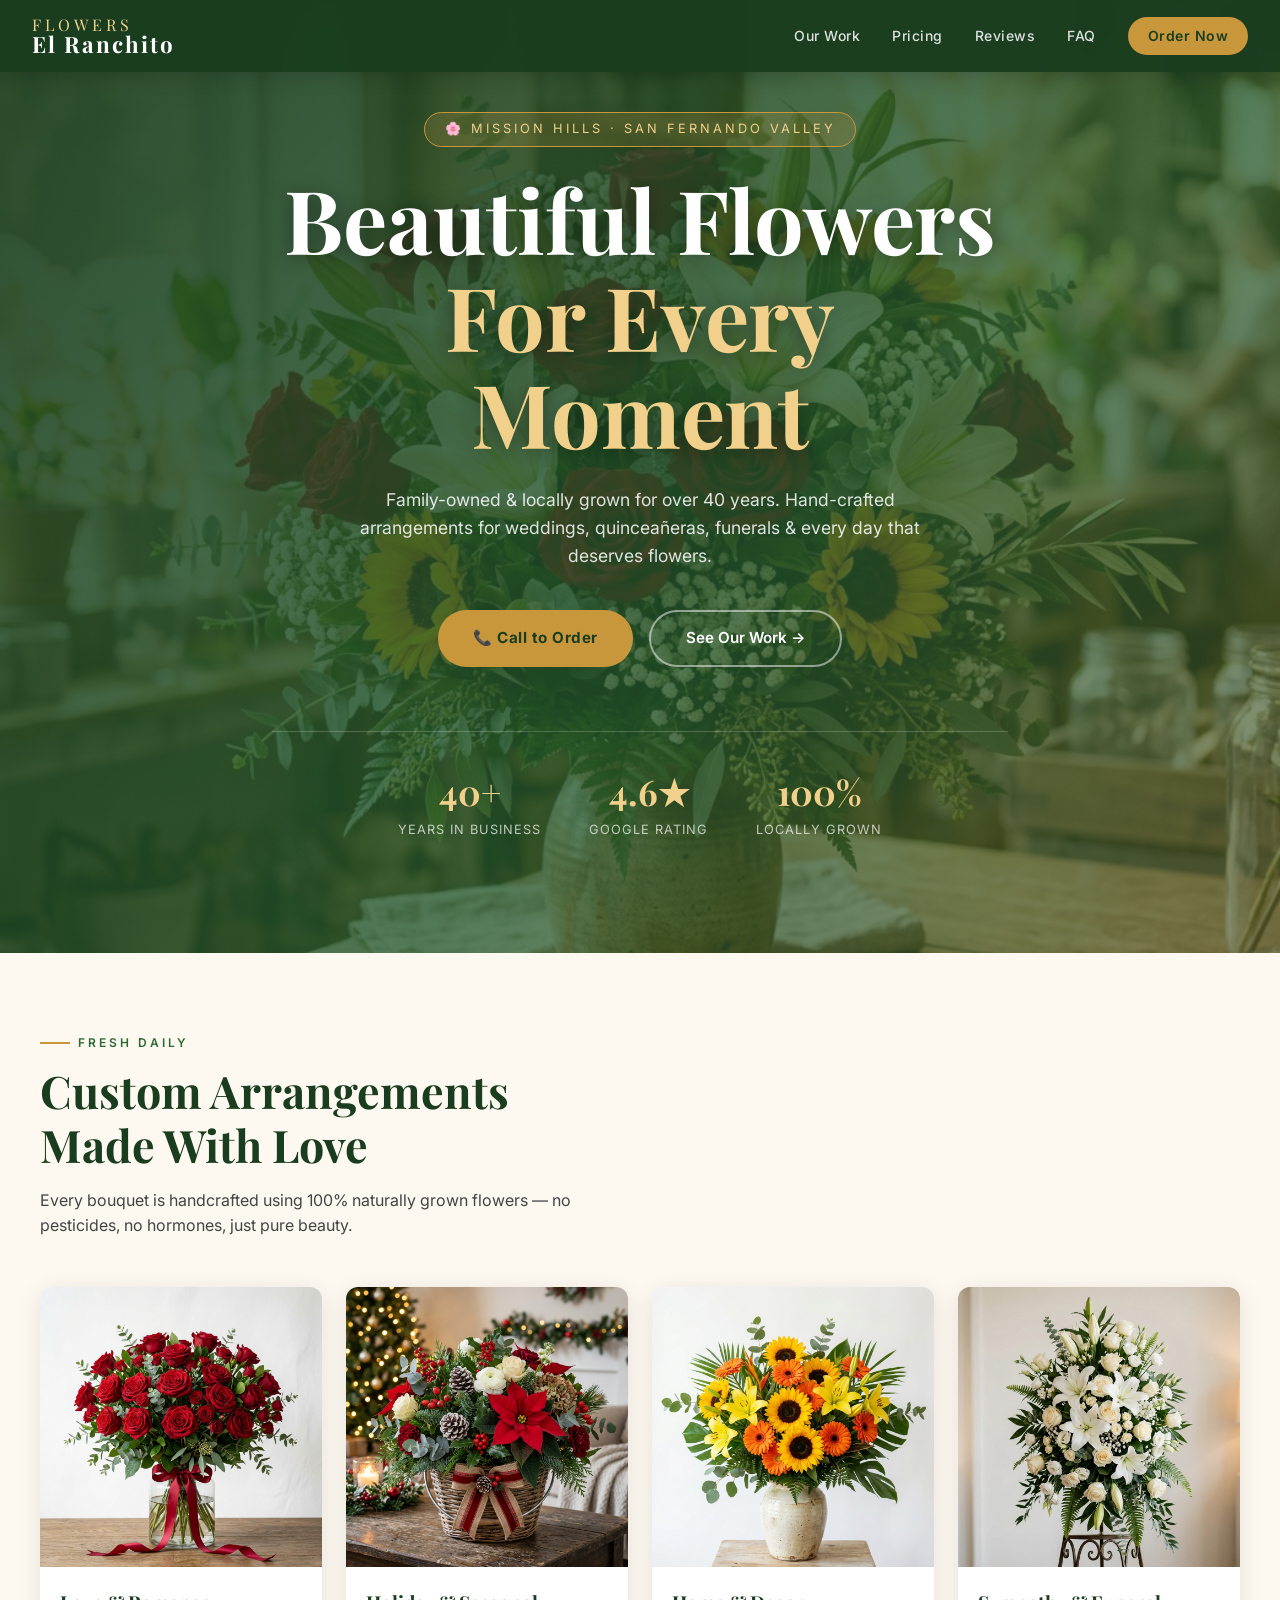
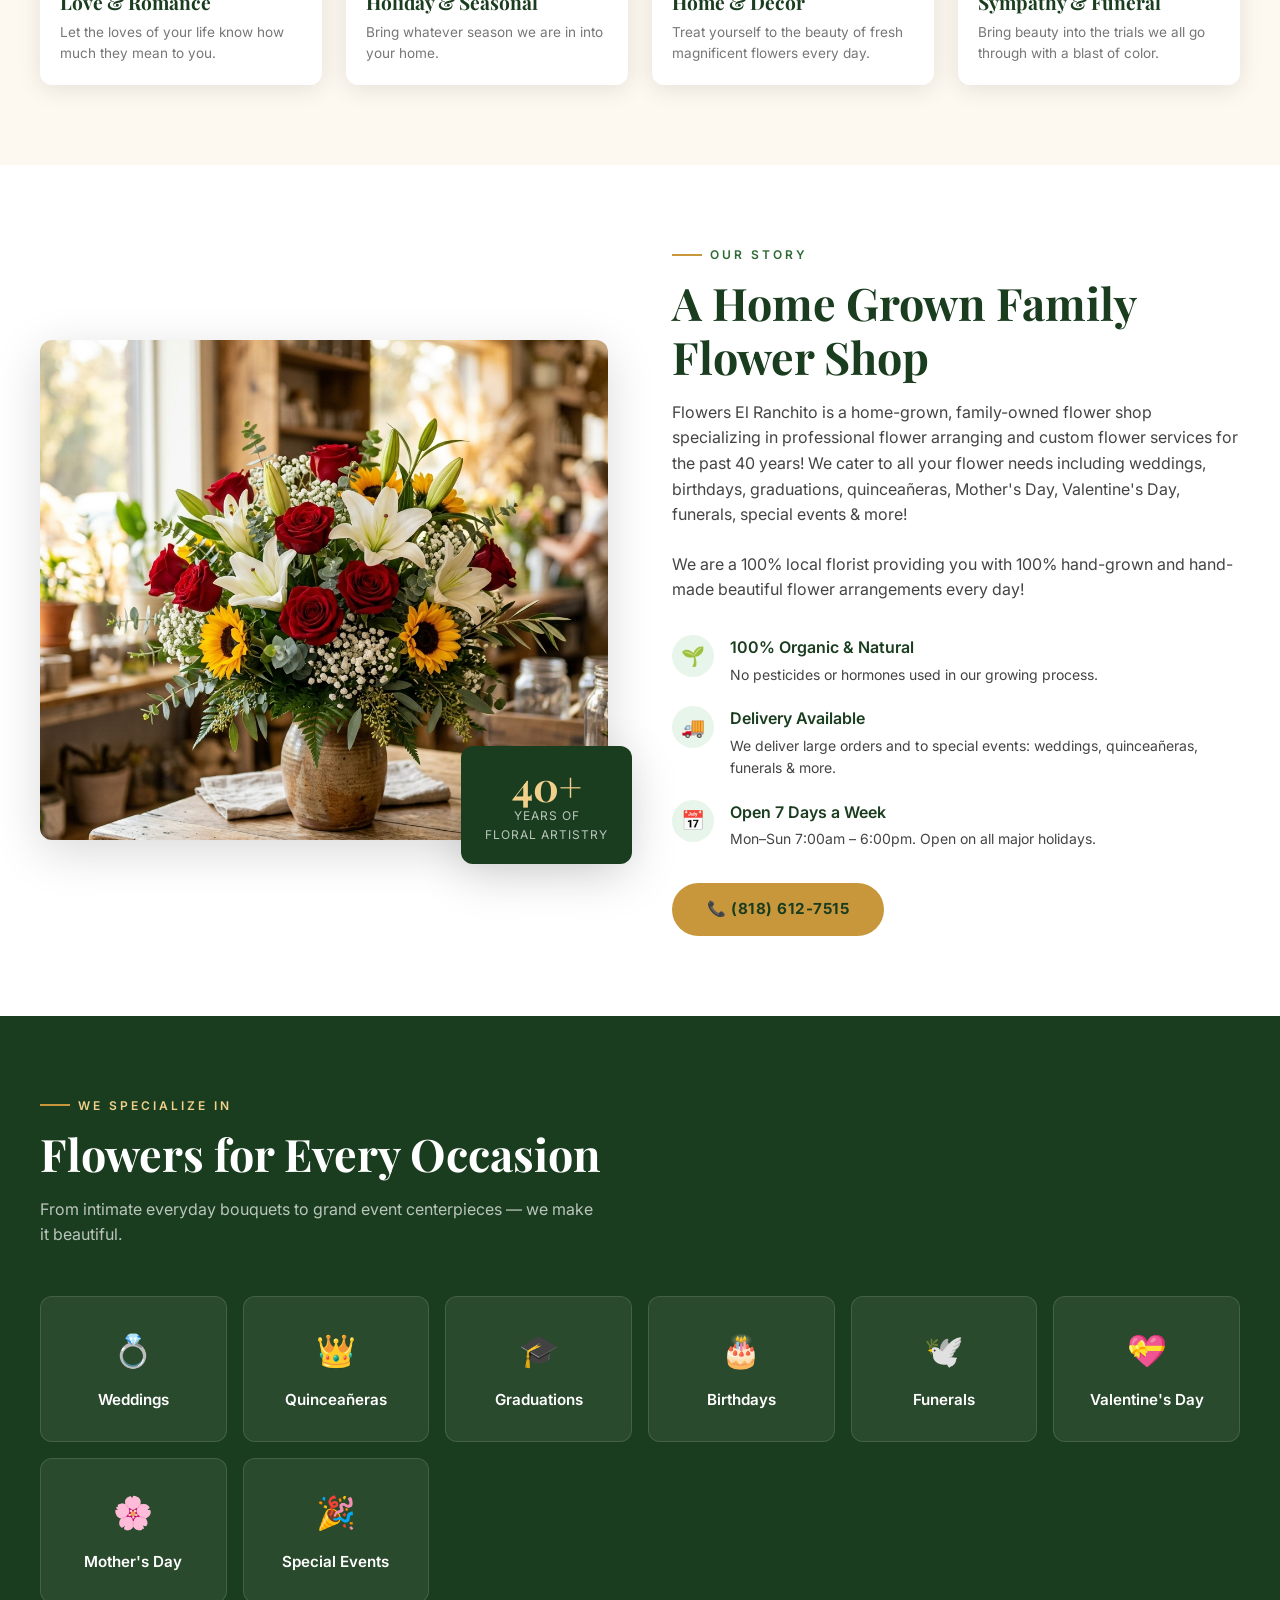
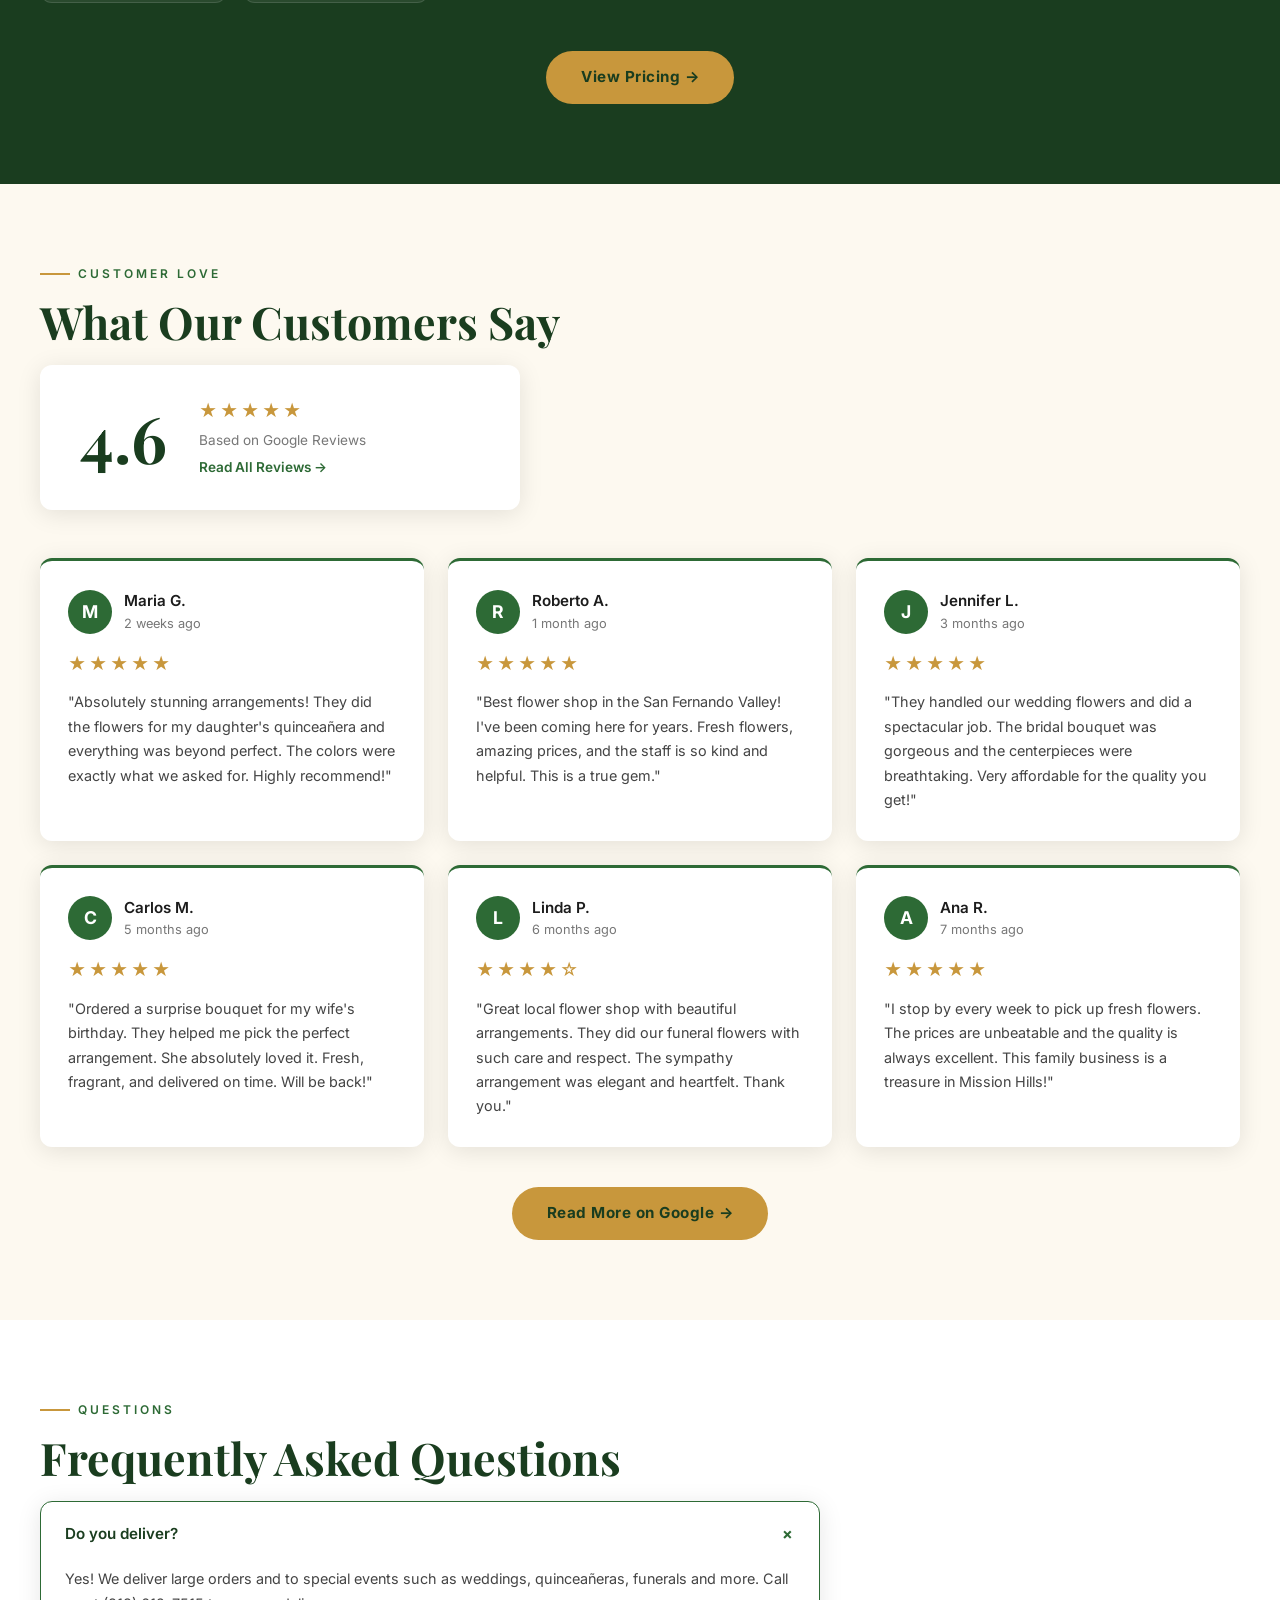
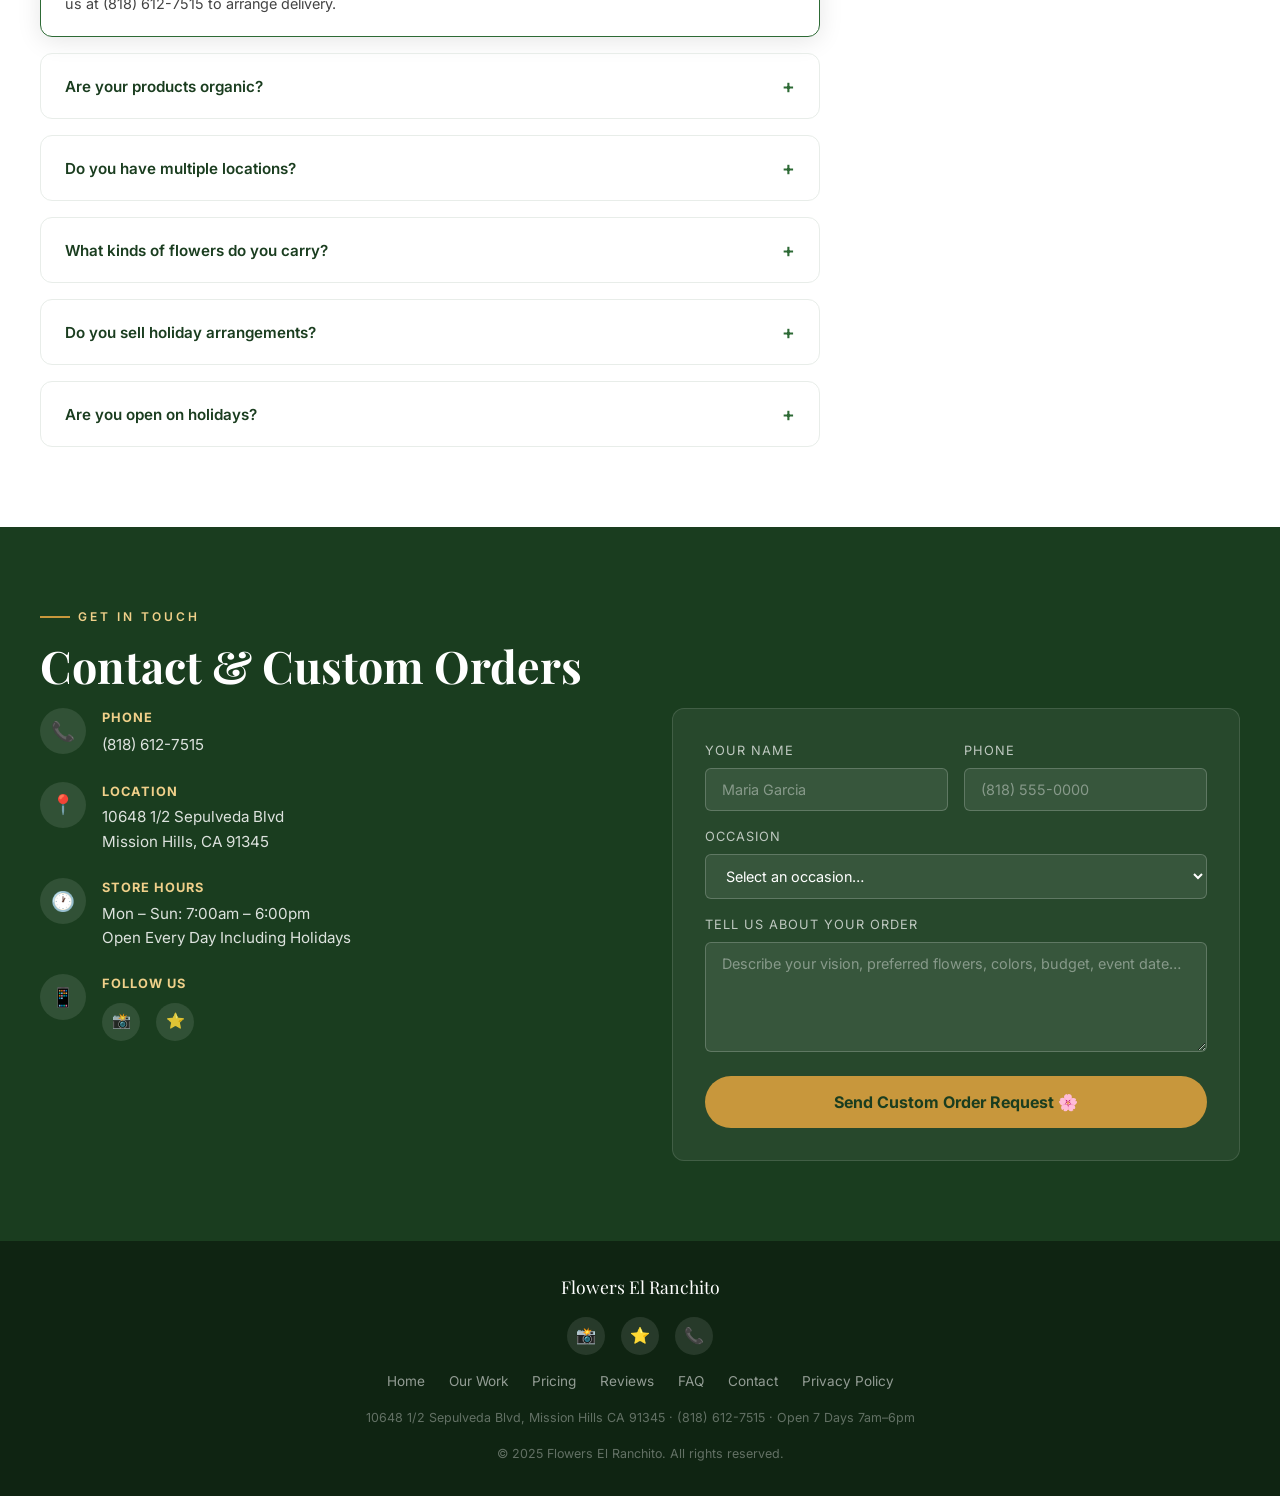
==== index.html @ 330e0c55 "🌸 Initial static site build — migrated from WordPress/Divi to pure HTML/CSS/JS - Homepage (index.htm" ====
<!DOCTYPE html>
<html lang="en">
<head>
  <meta charset="UTF-8" />
  <meta name="viewport" content="width=device-width, initial-scale=1.0" />
  <title>Flowers El Ranchito | Your Local Mission Hills Flower Shop</title>
  <meta name="description" content="Flowers El Ranchito is a family-owned flower shop in Mission Hills, CA specializing in custom arrangements for weddings, quinceañeras, funerals & more. 40 years of floral artistry." />
  <meta property="og:title" content="Flowers El Ranchito | Mission Hills Florist" />
  <meta property="og:description" content="100% locally grown, hand-made flower arrangements. Weddings, quinceañeras, funerals & everyday bouquets. Call (818) 612-7515." />
  <link rel="canonical" href="https://elranchitogrowers.com/" />
  <link rel="stylesheet" href="assets/css/style.css" />
  <script type="application/ld+json">
  {
    "@context": "https://schema.org",
    "@type": "Florist",
    "name": "Flowers El Ranchito",
    "address": { "@type": "PostalAddress", "streetAddress": "10648 1/2 Sepulveda Blvd", "addressLocality": "Mission Hills", "addressRegion": "CA", "postalCode": "91345" },
    "telephone": "+18186127515",
    "openingHours": "Mo-Su 07:00-18:00",
    "url": "https://elranchitogrowers.com",
    "aggregateRating": { "@type": "AggregateRating", "ratingValue": "4.6", "reviewCount": "120" }
  }
  </script>
</head>
<body>

<!-- NAV -->
<nav class="nav" id="main-nav">
  <a href="index.html" class="nav-brand">
    <span class="line1">Flowers</span>
    <span class="line2">El Ranchito</span>
  </a>
  <div class="nav-links" id="nav-links">
    <a href="our-work.html">Our Work</a>
    <a href="pricing.html">Pricing</a>
    <a href="#reviews">Reviews</a>
    <a href="#faq">FAQ</a>
    <a href="#contact" class="nav-cta">Order Now</a>
  </div>
  <div class="nav-hamburger" id="hamburger" aria-label="Menu" role="button" tabindex="0">
    <span></span><span></span><span></span>
  </div>
</nav>

<!-- HERO -->
<section class="hero" id="hero">
  <div class="hero-bg"></div>
  <div class="hero-overlay"></div>
  <div class="hero-content">
    <div class="hero-badge">🌸 Mission Hills · San Fernando Valley</div>
    <h1>Beautiful Flowers<span>For Every Moment</span></h1>
    <p>Family-owned &amp; locally grown for over 40 years. Hand-crafted arrangements for weddings, quinceañeras, funerals &amp; every day that deserves flowers.</p>
    <div class="hero-actions">
      <a href="tel:+18186127515" class="btn-primary">📞 Call to Order</a>
      <a href="our-work.html" class="btn-outline">See Our Work →</a>
    </div>
    <div class="hero-stats">
      <div class="hero-stat"><div class="num">40+</div><div class="lbl">Years in Business</div></div>
      <div class="hero-stat"><div class="num">4.6★</div><div class="lbl">Google Rating</div></div>
      <div class="hero-stat"><div class="num">100%</div><div class="lbl">Locally Grown</div></div>
    </div>
  </div>
</section>

<!-- CATEGORIES -->
<section class="categories" id="categories">
  <div class="container">
    <div class="section-label">Fresh Daily</div>
    <h2 class="section-title">Custom Arrangements<br>Made With Love</h2>
    <p class="section-sub">Every bouquet is handcrafted using 100% naturally grown flowers — no pesticides, no hormones, just pure beauty.</p>
    <div class="cats-grid">
      <div class="cat-card">
        <img src="assets/img/roses.png" alt="Love & Romance roses bouquet - Flowers El Ranchito" loading="lazy" />
        <div class="cat-info">
          <h3>Love &amp; Romance</h3>
          <p>Let the loves of your life know how much they mean to you.</p>
        </div>
      </div>
      <div class="cat-card">
        <img src="assets/img/holiday.png" alt="Holiday & Seasonal flower arrangement" loading="lazy" />
        <div class="cat-info">
          <h3>Holiday &amp; Seasonal</h3>
          <p>Bring whatever season we are in into your home.</p>
        </div>
      </div>
      <div class="cat-card">
        <img src="assets/img/sunflowers.png" alt="Home & Decor flower arrangement with sunflowers" loading="lazy" />
        <div class="cat-info">
          <h3>Home &amp; Decor</h3>
          <p>Treat yourself to the beauty of fresh magnificent flowers every day.</p>
        </div>
      </div>
      <div class="cat-card">
        <img src="assets/img/sympathy.png" alt="Sympathy and funeral flower arrangement" loading="lazy" />
        <div class="cat-info">
          <h3>Sympathy &amp; Funeral</h3>
          <p>Bring beauty into the trials we all go through with a blast of color.</p>
        </div>
      </div>
    </div>
  </div>
</section>

<!-- ABOUT -->
<section class="about" id="about">
  <div class="container">
    <div class="about-inner">
      <div class="about-img-wrap">
        <img src="assets/img/hero.png" alt="Flowers El Ranchito flower shop interior Mission Hills" />
        <div class="about-badge">
          <div class="big">40+</div>
          <div class="sm">Years of<br>Floral Artistry</div>
        </div>
      </div>
      <div class="about-text">
        <div class="section-label">Our Story</div>
        <h2 class="section-title">A Home Grown Family Flower Shop</h2>
        <p style="color:var(--text-mid);margin-bottom:1.5rem;">Flowers El Ranchito is a home-grown, family-owned flower shop specializing in professional flower arranging and custom flower services for the past 40 years! We cater to all your flower needs including weddings, birthdays, graduations, quinceañeras, Mother's Day, Valentine's Day, funerals, special events &amp; more!</p>
        <p style="color:var(--text-mid);margin-bottom:2rem;">We are a 100% local florist providing you with 100% hand-grown and hand-made beautiful flower arrangements every day!</p>
        <div class="about-pillars">
          <div class="pillar">
            <div class="pillar-icon">🌱</div>
            <div>
              <h4>100% Organic &amp; Natural</h4>
              <p>No pesticides or hormones used in our growing process.</p>
            </div>
          </div>
          <div class="pillar">
            <div class="pillar-icon">🚚</div>
            <div>
              <h4>Delivery Available</h4>
              <p>We deliver large orders and to special events: weddings, quinceañeras, funerals &amp; more.</p>
            </div>
          </div>
          <div class="pillar">
            <div class="pillar-icon">📅</div>
            <div>
              <h4>Open 7 Days a Week</h4>
              <p>Mon–Sun 7:00am – 6:00pm. Open on all major holidays.</p>
            </div>
          </div>
        </div>
        <a href="tel:+18186127515" class="btn-primary" style="margin-top:2rem;display:inline-flex;">📞 (818) 612-7515</a>
      </div>
    </div>
  </div>
</section>

<!-- OCCASIONS -->
<section class="occasions" id="occasions">
  <div class="container">
    <div class="section-label">We Specialize In</div>
    <h2 class="section-title">Flowers for Every Occasion</h2>
    <p class="section-sub">From intimate everyday bouquets to grand event centerpieces — we make it beautiful.</p>
    <div class="occ-grid">
      <div class="occ-card"><div class="icon">💍</div><h3>Weddings</h3></div>
      <div class="occ-card"><div class="icon">👑</div><h3>Quinceañeras</h3></div>
      <div class="occ-card"><div class="icon">🎓</div><h3>Graduations</h3></div>
      <div class="occ-card"><div class="icon">🎂</div><h3>Birthdays</h3></div>
      <div class="occ-card"><div class="icon">🕊️</div><h3>Funerals</h3></div>
      <div class="occ-card"><div class="icon">💝</div><h3>Valentine's Day</h3></div>
      <div class="occ-card"><div class="icon">🌸</div><h3>Mother's Day</h3></div>
      <div class="occ-card"><div class="icon">🎉</div><h3>Special Events</h3></div>
    </div>
    <div style="text-align:center;margin-top:3rem;">
      <a href="pricing.html" class="btn-primary">View Pricing →</a>
    </div>
  </div>
</section>

<!-- REVIEWS -->
<section class="reviews" id="reviews">
  <div class="container">
    <div class="section-label">Customer Love</div>
    <h2 class="section-title">What Our Customers Say</h2>
    <div class="rating-summary">
      <div class="rating-num">4.6</div>
      <div class="rating-info">
        <div class="stars"><span>★</span><span>★</span><span>★</span><span>★</span><span>★</span></div>
        <p>Based on Google Reviews</p>
        <p><a href="https://www.google.com/search?q=flowers+el+ranchito" target="_blank" rel="noopener" style="color:var(--green-mid);font-weight:600;">Read All Reviews →</a></p>
      </div>
    </div>
    <div class="reviews-grid">
      <div class="review-card">
        <div class="reviewer">
          <div class="reviewer-avatar">M</div>
          <div><div class="reviewer-name">Maria G.</div><div class="reviewer-date">2 weeks ago</div></div>
        </div>
        <div class="stars"><span>★</span><span>★</span><span>★</span><span>★</span><span>★</span></div>
        <p class="review-text">"Absolutely stunning arrangements! They did the flowers for my daughter's quinceañera and everything was beyond perfect. The colors were exactly what we asked for. Highly recommend!"</p>
      </div>
      <div class="review-card">
        <div class="reviewer">
          <div class="reviewer-avatar">R</div>
          <div><div class="reviewer-name">Roberto A.</div><div class="reviewer-date">1 month ago</div></div>
        </div>
        <div class="stars"><span>★</span><span>★</span><span>★</span><span>★</span><span>★</span></div>
        <p class="review-text">"Best flower shop in the San Fernando Valley! I've been coming here for years. Fresh flowers, amazing prices, and the staff is so kind and helpful. This is a true gem."</p>
      </div>
      <div class="review-card">
        <div class="reviewer">
          <div class="reviewer-avatar">J</div>
          <div><div class="reviewer-name">Jennifer L.</div><div class="reviewer-date">3 months ago</div></div>
        </div>
        <div class="stars"><span>★</span><span>★</span><span>★</span><span>★</span><span>★</span></div>
        <p class="review-text">"They handled our wedding flowers and did a spectacular job. The bridal bouquet was gorgeous and the centerpieces were breathtaking. Very affordable for the quality you get!"</p>
      </div>
      <div class="review-card">
        <div class="reviewer">
          <div class="reviewer-avatar">C</div>
          <div><div class="reviewer-name">Carlos M.</div><div class="reviewer-date">5 months ago</div></div>
        </div>
        <div class="stars"><span>★</span><span>★</span><span>★</span><span>★</span><span>★</span></div>
        <p class="review-text">"Ordered a surprise bouquet for my wife's birthday. They helped me pick the perfect arrangement. She absolutely loved it. Fresh, fragrant, and delivered on time. Will be back!"</p>
      </div>
      <div class="review-card">
        <div class="reviewer">
          <div class="reviewer-avatar">L</div>
          <div><div class="reviewer-name">Linda P.</div><div class="reviewer-date">6 months ago</div></div>
        </div>
        <div class="stars"><span>★</span><span>★</span><span>★</span><span>★</span><span>☆</span></div>
        <p class="review-text">"Great local flower shop with beautiful arrangements. They did our funeral flowers with such care and respect. The sympathy arrangement was elegant and heartfelt. Thank you."</p>
      </div>
      <div class="review-card">
        <div class="reviewer">
          <div class="reviewer-avatar">A</div>
          <div><div class="reviewer-name">Ana R.</div><div class="reviewer-date">7 months ago</div></div>
        </div>
        <div class="stars"><span>★</span><span>★</span><span>★</span><span>★</span><span>★</span></div>
        <p class="review-text">"I stop by every week to pick up fresh flowers. The prices are unbeatable and the quality is always excellent. This family business is a treasure in Mission Hills!"</p>
      </div>
    </div>
    <div style="text-align:center;margin-top:2.5rem;">
      <a href="https://www.google.com/search?q=flowers+el+ranchito" target="_blank" rel="noopener" class="btn-primary">Read More on Google →</a>
    </div>
  </div>
</section>

<!-- FAQ -->
<section class="faq" id="faq">
  <div class="container">
    <div class="section-label">Questions</div>
    <h2 class="section-title">Frequently Asked Questions</h2>
    <div class="faq-list">
      <div class="faq-item open">
        <button class="faq-q" aria-expanded="true">Do you deliver?<span class="faq-icon">+</span></button>
        <div class="faq-a"><p>Yes! We deliver large orders and to special events such as weddings, quinceañeras, funerals and more. Call us at (818) 612-7515 to arrange delivery.</p></div>
      </div>
      <div class="faq-item">
        <button class="faq-q" aria-expanded="false">Are your products organic?<span class="faq-icon">+</span></button>
        <div class="faq-a"><p>Yes, all of our products are 100% naturally grown. No pesticides or hormones are used in our growing process — just pure, healthy flowers.</p></div>
      </div>
      <div class="faq-item">
        <button class="faq-q" aria-expanded="false">Do you have multiple locations?<span class="faq-icon">+</span></button>
        <div class="faq-a"><p>We currently have one location in the beautiful San Fernando Valley, in the city of Mission Hills at 10648 1/2 Sepulveda Blvd, CA 91345.</p></div>
      </div>
      <div class="faq-item">
        <button class="faq-q" aria-expanded="false">What kinds of flowers do you carry?<span class="faq-icon">+</span></button>
        <div class="faq-a"><p>We carry a wide variety of flowers from baby's breath to full-bloom sunflowers. As we grow naturally, some flowers are seasonal specials. Call us if you're looking for something specific — (818) 612-7515.</p></div>
      </div>
      <div class="faq-item">
        <button class="faq-q" aria-expanded="false">Do you sell holiday arrangements?<span class="faq-icon">+</span></button>
        <div class="faq-a"><p>Yes, absolutely! We sell custom and pre-made arrangements for all major holidays. Valentine's Day, Mother's Day, Thanksgiving, Christmas and New Years are our customers' favorites.</p></div>
      </div>
      <div class="faq-item">
        <button class="faq-q" aria-expanded="false">Are you open on holidays?<span class="faq-icon">+</span></button>
        <div class="faq-a"><p>Yes, we are open 7 days a week, Monday–Sunday from 7:00am to 6:00pm, including holidays.</p></div>
      </div>
    </div>
  </div>
</section>

<!-- CONTACT -->
<section class="contact" id="contact">
  <div class="container">
    <div class="section-label">Get In Touch</div>
    <h2 class="section-title">Contact &amp; Custom Orders</h2>
    <div class="contact-inner">
      <div class="contact-info">
        <div class="contact-item">
          <div class="contact-icon">📞</div>
          <div>
            <h4>Phone</h4>
            <a href="tel:+18186127515">(818) 612-7515</a>
          </div>
        </div>
        <div class="contact-item">
          <div class="contact-icon">📍</div>
          <div>
            <h4>Location</h4>
            <p>10648 1/2 Sepulveda Blvd<br>Mission Hills, CA 91345</p>
          </div>
        </div>
        <div class="contact-item">
          <div class="contact-icon">🕐</div>
          <div>
            <h4>Store Hours</h4>
            <p>Mon – Sun: 7:00am – 6:00pm<br>Open Every Day Including Holidays</p>
          </div>
        </div>
        <div class="contact-item">
          <div class="contact-icon">📱</div>
          <div>
            <h4>Follow Us</h4>
            <div class="social-row" style="margin-top:0.5rem;">
              <a href="https://www.instagram.com/flowerselranchito/" target="_blank" rel="noopener" class="social-btn" aria-label="Instagram">📸</a>
              <a href="https://g.page/r/CYGmpNmzfyX0EBA" target="_blank" rel="noopener" class="social-btn" aria-label="Google Business">⭐</a>
            </div>
          </div>
        </div>
      </div>
      <form class="contact-form" id="contact-form" onsubmit="handleSubmit(event)">
        <div class="form-row">
          <div class="form-group">
            <label for="name">Your Name</label>
            <input type="text" id="name" name="name" placeholder="Maria Garcia" required />
          </div>
          <div class="form-group">
            <label for="phone">Phone</label>
            <input type="tel" id="phone" name="phone" placeholder="(818) 555-0000" />
          </div>
        </div>
        <div class="form-group">
          <label for="occasion">Occasion</label>
          <select id="occasion" name="occasion">
            <option value="">Select an occasion…</option>
            <option>Wedding</option>
            <option>Quinceañera</option>
            <option>Birthday</option>
            <option>Graduation</option>
            <option>Funeral / Sympathy</option>
            <option>Valentine's Day</option>
            <option>Mother's Day</option>
            <option>Custom / Other</option>
          </select>
        </div>
        <div class="form-group">
          <label for="message">Tell Us About Your Order</label>
          <textarea id="message" name="message" placeholder="Describe your vision, preferred flowers, colors, budget, event date…"></textarea>
        </div>
        <button type="submit" class="btn-submit" id="submit-btn">Send Custom Order Request 🌸</button>
      </form>
    </div>
  </div>
</section>

<!-- FOOTER -->
<footer>
  <div class="footer-brand">Flowers El Ranchito</div>
  <div class="social-row">
    <a href="https://www.instagram.com/flowerselranchito/" target="_blank" rel="noopener" class="social-btn" aria-label="Instagram">📸</a>
    <a href="https://g.page/r/CYGmpNmzfyX0EBA" target="_blank" rel="noopener" class="social-btn" aria-label="Google">⭐</a>
    <a href="tel:+18186127515" class="social-btn" aria-label="Call">📞</a>
  </div>
  <div class="footer-links">
    <a href="index.html">Home</a>
    <a href="our-work.html">Our Work</a>
    <a href="pricing.html">Pricing</a>
    <a href="#reviews">Reviews</a>
    <a href="#faq">FAQ</a>
    <a href="#contact">Contact</a>
    <a href="privacy.html">Privacy Policy</a>
  </div>
  <p class="copy">10648 1/2 Sepulveda Blvd, Mission Hills CA 91345 · (818) 612-7515 · Open 7 Days 7am–6pm</p>
  <p class="copy">© 2025 Flowers El Ranchito. All rights reserved.</p>
</footer>

<script src="assets/js/main.js"></script>
</body>
</html>
---- assets/css/style.css ----
/* ===== El Ranchito Growers — Static Site CSS ===== */
@import url('https://fonts.googleapis.com/css2?family=Playfair+Display:wght@400;600;700&family=Inter:wght@300;400;500;600&display=swap');

:root {
  --green-dark: #1a3d1f;
  --green-mid: #2d6a35;
  --green-light: #4a9455;
  --green-pale: #e8f5ea;
  --cream: #fdf9f0;
  --gold: #c8973c;
  --gold-light: #f0d08a;
  --text-dark: #1c1c1c;
  --text-mid: #444;
  --text-light: #777;
  --white: #fff;
  --shadow: 0 4px 24px rgba(0,0,0,0.10);
  --shadow-lg: 0 12px 48px rgba(0,0,0,0.15);
  --radius: 12px;
  --radius-sm: 6px;
  --transition: all 0.3s ease;
}

*, *::before, *::after { box-sizing: border-box; margin: 0; padding: 0; }

html { scroll-behavior: smooth; }

body {
  font-family: 'Inter', sans-serif;
  color: var(--text-dark);
  background: var(--white);
  line-height: 1.6;
}

img { max-width: 100%; display: block; }
a { text-decoration: none; color: inherit; }

/* ===== NAV ===== */
.nav {
  position: fixed; top: 0; left: 0; right: 0; z-index: 1000;
  background: rgba(26, 61, 31, 0.97);
  backdrop-filter: blur(12px);
  padding: 0 2rem;
  display: flex; align-items: center; justify-content: space-between;
  height: 72px;
  box-shadow: 0 2px 20px rgba(0,0,0,0.2);
}

.nav-brand {
  display: flex; flex-direction: column; line-height: 1;
}
.nav-brand .line1 { font-family: 'Playfair Display', serif; font-size: 1rem; color: var(--gold-light); letter-spacing: 4px; text-transform: uppercase; }
.nav-brand .line2 { font-family: 'Playfair Display', serif; font-size: 1.4rem; color: var(--white); font-weight: 700; letter-spacing: 2px; }

.nav-links { display: flex; gap: 2rem; align-items: center; }
.nav-links a { color: rgba(255,255,255,0.85); font-size: 0.875rem; font-weight: 500; letter-spacing: 0.5px; transition: var(--transition); }
.nav-links a:hover { color: var(--gold-light); }

.nav-cta {
  background: var(--gold); color: var(--green-dark) !important;
  padding: 0.5rem 1.25rem; border-radius: 50px;
  font-weight: 600 !important; transition: var(--transition) !important;
}
.nav-cta:hover { background: var(--gold-light) !important; transform: translateY(-1px); }

.nav-hamburger { display: none; flex-direction: column; gap: 5px; cursor: pointer; }
.nav-hamburger span { width: 24px; height: 2px; background: white; display: block; transition: var(--transition); }

/* ===== HERO ===== */
.hero {
  min-height: 100vh; position: relative; overflow: hidden;
  display: flex; align-items: center; justify-content: center;
  background: var(--green-dark);
}

.hero-bg {
  position: absolute; inset: 0;
  background-image: url('../img/hero.png');
  background-size: cover; background-position: center;
  opacity: 0.45;
}

.hero-overlay {
  position: absolute; inset: 0;
  background: linear-gradient(135deg, rgba(26,61,31,0.85) 0%, rgba(45,106,53,0.5) 60%, rgba(200,151,60,0.2) 100%);
}

.hero-content {
  position: relative; z-index: 2;
  text-align: center; padding: 2rem;
  max-width: 800px;
}

.hero-badge {
  display: inline-block;
  background: rgba(200,151,60,0.2); border: 1px solid var(--gold);
  color: var(--gold-light); padding: 0.4rem 1.2rem;
  border-radius: 50px; font-size: 0.8rem; letter-spacing: 3px;
  text-transform: uppercase; margin-bottom: 1.5rem;
}

.hero h1 {
  font-family: 'Playfair Display', serif;
  font-size: clamp(2.8rem, 7vw, 5.5rem);
  color: var(--white); line-height: 1.1; margin-bottom: 1.5rem;
  text-shadow: 0 2px 20px rgba(0,0,0,0.4);
}

.hero h1 span { color: var(--gold-light); display: block; }

.hero p {
  font-size: 1.1rem; color: rgba(255,255,255,0.85);
  max-width: 580px; margin: 0 auto 2.5rem;
}

.hero-actions { display: flex; gap: 1rem; justify-content: center; flex-wrap: wrap; }

.btn-primary {
  background: var(--gold); color: var(--green-dark);
  padding: 0.9rem 2.2rem; border-radius: 50px;
  font-weight: 700; font-size: 0.95rem; letter-spacing: 0.5px;
  transition: var(--transition); border: none; cursor: pointer;
  display: inline-flex; align-items: center; gap: 0.5rem;
}
.btn-primary:hover { background: var(--gold-light); transform: translateY(-2px); box-shadow: 0 8px 24px rgba(200,151,60,0.4); }

.btn-outline {
  background: transparent; color: var(--white);
  padding: 0.9rem 2.2rem; border-radius: 50px;
  font-weight: 600; font-size: 0.95rem;
  border: 2px solid rgba(255,255,255,0.5);
  transition: var(--transition); cursor: pointer;
  display: inline-flex; align-items: center; gap: 0.5rem;
}
.btn-outline:hover { border-color: white; background: rgba(255,255,255,0.1); transform: translateY(-2px); }

.hero-stats {
  display: flex; gap: 3rem; justify-content: center; margin-top: 4rem;
  border-top: 1px solid rgba(255,255,255,0.2); padding-top: 2rem;
}
.hero-stat .num { font-family: 'Playfair Display', serif; font-size: 2.2rem; color: var(--gold-light); font-weight: 700; }
.hero-stat .lbl { font-size: 0.8rem; color: rgba(255,255,255,0.7); text-transform: uppercase; letter-spacing: 1px; }

/* ===== SECTIONS ===== */
section { padding: 5rem 2rem; }

.container { max-width: 1200px; margin: 0 auto; }

.section-label {
  font-size: 0.75rem; font-weight: 600; color: var(--green-mid);
  text-transform: uppercase; letter-spacing: 3px; margin-bottom: 0.75rem;
  display: flex; align-items: center; gap: 0.5rem;
}
.section-label::before { content: ''; width: 30px; height: 2px; background: var(--gold); display: block; }

.section-title {
  font-family: 'Playfair Display', serif;
  font-size: clamp(2rem, 4vw, 2.8rem);
  color: var(--green-dark); margin-bottom: 1rem; line-height: 1.2;
}

.section-sub { color: var(--text-mid); font-size: 1rem; max-width: 560px; margin-bottom: 3rem; }

/* ===== CATEGORIES ===== */
.categories { background: var(--cream); }

.cats-grid {
  display: grid;
  grid-template-columns: repeat(auto-fit, minmax(240px, 1fr));
  gap: 1.5rem; margin-top: 3rem;
}

.cat-card {
  background: white; border-radius: var(--radius);
  overflow: hidden; box-shadow: var(--shadow);
  transition: var(--transition); cursor: pointer;
}
.cat-card:hover { transform: translateY(-6px); box-shadow: var(--shadow-lg); }

.cat-card img { width: 100%; height: 280px; object-fit: cover; transition: transform 0.5s ease; }
.cat-card:hover img { transform: scale(1.05); }

.cat-info { padding: 1.25rem; }
.cat-info h3 { font-family: 'Playfair Display', serif; font-size: 1.2rem; color: var(--green-dark); margin-bottom: 0.25rem; }
.cat-info p { font-size: 0.85rem; color: var(--text-light); }

/* ===== ABOUT ===== */
.about { background: white; }
.about-inner { display: grid; grid-template-columns: 1fr 1fr; gap: 4rem; align-items: center; }
.about-img-wrap { position: relative; }
.about-img-wrap img { border-radius: var(--radius); box-shadow: var(--shadow-lg); width: 100%; height: 500px; object-fit: cover; }
.about-badge {
  position: absolute; bottom: -1.5rem; right: -1.5rem;
  background: var(--green-dark); color: white;
  border-radius: var(--radius); padding: 1.25rem 1.5rem;
  text-align: center; box-shadow: var(--shadow-lg);
}
.about-badge .big { font-family: 'Playfair Display', serif; font-size: 2.5rem; color: var(--gold-light); font-weight: 700; line-height: 1; }
.about-badge .sm { font-size: 0.75rem; color: rgba(255,255,255,0.7); text-transform: uppercase; letter-spacing: 1px; }

.about-pillars { display: flex; flex-direction: column; gap: 1.25rem; margin-top: 2rem; }
.pillar { display: flex; gap: 1rem; align-items: flex-start; }
.pillar-icon { width: 42px; height: 42px; background: var(--green-pale); border-radius: 50%; display: flex; align-items: center; justify-content: center; font-size: 1.2rem; flex-shrink: 0; }
.pillar h4 { font-weight: 600; color: var(--green-dark); margin-bottom: 0.2rem; }
.pillar p { font-size: 0.875rem; color: var(--text-mid); }

/* ===== SERVICES OCCASIONS ===== */
.occasions { background: var(--green-dark); }
.occasions .section-label { color: var(--gold-light); }
.occasions .section-title { color: white; }
.occasions .section-sub { color: rgba(255,255,255,0.7); }

.occ-grid { display: grid; grid-template-columns: repeat(auto-fit, minmax(180px, 1fr)); gap: 1rem; margin-top: 2rem; }

.occ-card {
  background: rgba(255,255,255,0.07); border: 1px solid rgba(255,255,255,0.12);
  border-radius: var(--radius); padding: 1.75rem 1.25rem;
  text-align: center; transition: var(--transition); cursor: pointer;
}
.occ-card:hover { background: rgba(255,255,255,0.14); transform: translateY(-4px); border-color: var(--gold); }
.occ-card .icon { font-size: 2rem; margin-bottom: 0.75rem; }
.occ-card h3 { color: white; font-size: 0.95rem; font-weight: 600; }

/* ===== REVIEWS ===== */
.reviews { background: var(--cream); }

.stars { display: flex; gap: 3px; }
.stars span { color: var(--gold); font-size: 1.1rem; }

.rating-summary {
  display: flex; align-items: center; gap: 2rem;
  background: white; border-radius: var(--radius);
  padding: 2rem 2.5rem; box-shadow: var(--shadow);
  margin-bottom: 3rem; max-width: 480px;
}
.rating-num { font-family: 'Playfair Display', serif; font-size: 4rem; color: var(--green-dark); font-weight: 700; line-height: 1; }
.rating-info p { font-size: 0.85rem; color: var(--text-light); margin-top: 0.3rem; }

.reviews-grid { display: grid; grid-template-columns: repeat(auto-fit, minmax(300px, 1fr)); gap: 1.5rem; }

.review-card {
  background: white; border-radius: var(--radius); padding: 1.75rem;
  box-shadow: var(--shadow); transition: var(--transition);
  border-top: 3px solid var(--green-mid);
}
.review-card:hover { transform: translateY(-4px); box-shadow: var(--shadow-lg); }

.reviewer { display: flex; align-items: center; gap: 0.75rem; margin-bottom: 1rem; }
.reviewer-avatar {
  width: 44px; height: 44px; border-radius: 50%;
  background: var(--green-mid); color: white;
  display: flex; align-items: center; justify-content: center;
  font-weight: 700; font-size: 1.1rem;
}
.reviewer-name { font-weight: 600; font-size: 0.95rem; }
.reviewer-date { font-size: 0.8rem; color: var(--text-light); }
.review-text { font-size: 0.9rem; color: var(--text-mid); line-height: 1.7; margin-top: 0.75rem; }

/* ===== FAQ ===== */
.faq { background: white; }
.faq-list { max-width: 780px; display: flex; flex-direction: column; gap: 1rem; }

.faq-item {
  border: 1px solid #e8ede9; border-radius: var(--radius);
  overflow: hidden; transition: var(--transition);
}
.faq-item.open { border-color: var(--green-mid); box-shadow: var(--shadow); }

.faq-q {
  width: 100%; padding: 1.25rem 1.5rem;
  background: none; border: none; cursor: pointer;
  display: flex; justify-content: space-between; align-items: center;
  font-size: 0.95rem; font-weight: 600; color: var(--green-dark);
  text-align: left; transition: var(--transition); font-family: 'Inter', sans-serif;
}
.faq-q:hover { background: var(--green-pale); }
.faq-q .faq-icon { transition: transform 0.3s; font-size: 1.2rem; color: var(--green-mid); flex-shrink: 0; }
.faq-item.open .faq-icon { transform: rotate(45deg); }

.faq-a {
  max-height: 0; overflow: hidden;
  transition: max-height 0.4s ease, padding 0.3s;
  padding: 0 1.5rem;
}
.faq-item.open .faq-a { max-height: 200px; padding: 0 1.5rem 1.25rem; }
.faq-a p { font-size: 0.9rem; color: var(--text-mid); line-height: 1.75; }

/* ===== CONTACT ===== */
.contact { background: var(--green-dark); }
.contact .section-label { color: var(--gold-light); }
.contact .section-title { color: white; }

.contact-inner { display: grid; grid-template-columns: 1fr 1fr; gap: 4rem; }

.contact-info { display: flex; flex-direction: column; gap: 1.5rem; }

.contact-item { display: flex; gap: 1rem; align-items: flex-start; }
.contact-icon { width: 46px; height: 46px; border-radius: 50%; background: rgba(255,255,255,0.1); display: flex; align-items: center; justify-content: center; font-size: 1.2rem; flex-shrink: 0; }
.contact-item h4 { color: var(--gold-light); font-size: 0.8rem; text-transform: uppercase; letter-spacing: 1px; margin-bottom: 0.2rem; }
.contact-item p, .contact-item a { color: rgba(255,255,255,0.85); font-size: 0.95rem; }
.contact-item a:hover { color: var(--gold-light); }

.contact-form { background: rgba(255,255,255,0.06); border: 1px solid rgba(255,255,255,0.12); border-radius: var(--radius); padding: 2rem; }

.form-row { display: grid; grid-template-columns: 1fr 1fr; gap: 1rem; }
.form-group { margin-bottom: 1rem; }
.form-group label { display: block; font-size: 0.8rem; color: rgba(255,255,255,0.7); margin-bottom: 0.4rem; text-transform: uppercase; letter-spacing: 1px; }
.form-group input, .form-group select, .form-group textarea {
  width: 100%; background: rgba(255,255,255,0.08); border: 1px solid rgba(255,255,255,0.2);
  border-radius: var(--radius-sm); padding: 0.75rem 1rem;
  color: white; font-family: 'Inter', sans-serif; font-size: 0.9rem;
  transition: var(--transition); outline: none;
}
.form-group input:focus, .form-group select:focus, .form-group textarea:focus { border-color: var(--gold); background: rgba(255,255,255,0.12); }
.form-group input::placeholder, .form-group textarea::placeholder { color: rgba(255,255,255,0.4); }
.form-group select option { background: var(--green-dark); color: white; }
.form-group textarea { height: 110px; resize: vertical; }

.btn-submit {
  width: 100%; background: var(--gold); color: var(--green-dark);
  padding: 1rem; border: none; border-radius: 50px;
  font-weight: 700; font-size: 1rem; cursor: pointer;
  transition: var(--transition); font-family: 'Inter', sans-serif;
}
.btn-submit:hover { background: var(--gold-light); transform: translateY(-2px); }

/* ===== FOOTER ===== */
footer {
  background: #0f2412; padding: 2rem;
  display: flex; flex-direction: column; align-items: center;
  gap: 1rem; text-align: center;
}
footer .footer-brand { font-family: 'Playfair Display', serif; color: white; font-size: 1.1rem; }
.footer-links { display: flex; gap: 1.5rem; flex-wrap: wrap; justify-content: center; }
.footer-links a { color: rgba(255,255,255,0.55); font-size: 0.85rem; transition: var(--transition); }
.footer-links a:hover { color: var(--gold-light); }
footer .copy { color: rgba(255,255,255,0.35); font-size: 0.78rem; }
.social-row { display: flex; gap: 1rem; }
.social-btn {
  width: 38px; height: 38px; border-radius: 50%;
  background: rgba(255,255,255,0.1); color: white;
  display: flex; align-items: center; justify-content: center;
  font-size: 1rem; transition: var(--transition);
}
.social-btn:hover { background: var(--gold); color: var(--green-dark); }

/* ===== GALLERY PAGE ===== */
.page-hero {
  padding: 8rem 2rem 4rem;
  background: linear-gradient(135deg, var(--green-dark), var(--green-mid));
  text-align: center;
}
.page-hero h1 { font-family: 'Playfair Display', serif; color: white; font-size: clamp(2rem,5vw,3.5rem); }
.page-hero p { color: rgba(255,255,255,0.75); margin-top: 0.75rem; font-size: 1rem; }

.gallery-filters { display: flex; gap: 0.75rem; flex-wrap: wrap; justify-content: center; margin-bottom: 2.5rem; }
.filter-btn {
  padding: 0.5rem 1.25rem; border-radius: 50px; border: 2px solid var(--green-mid);
  background: transparent; color: var(--green-dark); font-size: 0.875rem; font-weight: 500;
  cursor: pointer; transition: var(--transition); font-family: 'Inter', sans-serif;
}
.filter-btn.active, .filter-btn:hover { background: var(--green-mid); color: white; border-color: var(--green-mid); }

.masonry-grid { columns: 3; gap: 1.25rem; }
@media(max-width: 900px) { .masonry-grid { columns: 2; } }
@media(max-width: 580px) { .masonry-grid { columns: 1; } }

.masonry-item { break-inside: avoid; margin-bottom: 1.25rem; border-radius: var(--radius); overflow: hidden; box-shadow: var(--shadow); cursor: pointer; position: relative; }
.masonry-item img { width: 100%; display: block; transition: transform 0.4s ease; }
.masonry-item:hover img { transform: scale(1.04); }
.masonry-item .overlay {
  position: absolute; inset: 0; background: linear-gradient(to top, rgba(26,61,31,0.85), transparent);
  opacity: 0; transition: var(--transition); display: flex; align-items: flex-end; padding: 1.25rem;
}
.masonry-item:hover .overlay { opacity: 1; }
.overlay span { color: white; font-weight: 600; font-size: 0.9rem; }

/* ===== PRICING PAGE ===== */
.pricing-cards { display: grid; grid-template-columns: repeat(auto-fit, minmax(280px, 1fr)); gap: 1.75rem; margin-top: 2.5rem; }

.pricing-card {
  background: white; border-radius: var(--radius);
  box-shadow: var(--shadow); overflow: hidden;
  transition: var(--transition); position: relative;
}
.pricing-card:hover { transform: translateY(-6px); box-shadow: var(--shadow-lg); }
.pricing-card.featured { border: 2px solid var(--gold); }
.pricing-card .badge-feat {
  position: absolute; top: 1rem; right: 1rem;
  background: var(--gold); color: var(--green-dark);
  font-size: 0.7rem; font-weight: 700; padding: 0.25rem 0.75rem;
  border-radius: 50px; text-transform: uppercase; letter-spacing: 1px;
}

.pricing-card-top { background: var(--green-dark); padding: 2rem 1.75rem; }
.pricing-card-top h3 { font-family: 'Playfair Display', serif; color: var(--gold-light); font-size: 1.3rem; margin-bottom: 0.25rem; }
.pricing-card-top .tag { color: rgba(255,255,255,0.6); font-size: 0.8rem; text-transform: uppercase; letter-spacing: 1px; }
.price { display: flex; align-items: baseline; gap: 0.25rem; margin-top: 1rem; }
.price .from { font-size: 0.8rem; color: rgba(255,255,255,0.6); }
.price .amount { font-family: 'Playfair Display', serif; font-size: 2.5rem; color: white; font-weight: 700; }
.price .unit { font-size: 0.8rem; color: rgba(255,255,255,0.6); }

.pricing-card-body { padding: 1.75rem; }
.pricing-card-body ul { list-style: none; display: flex; flex-direction: column; gap: 0.6rem; }
.pricing-card-body li { display: flex; align-items: center; gap: 0.5rem; font-size: 0.875rem; color: var(--text-mid); }
.pricing-card-body li::before { content: '✓'; color: var(--green-mid); font-weight: 700; flex-shrink: 0; }
.pricing-card-body .btn-primary { margin-top: 1.5rem; width: 100%; justify-content: center; }

/* ===== MOBILE ===== */
@media (max-width: 768px) {
  .nav-links { display: none; flex-direction: column; position: absolute; top: 72px; left: 0; right: 0; background: var(--green-dark); padding: 1.5rem; gap: 1rem; }
  .nav-links.open { display: flex; }
  .nav-hamburger { display: flex; }
  .about-inner, .contact-inner { grid-template-columns: 1fr; }
  .about-badge { right: 0; bottom: -1rem; }
  .form-row { grid-template-columns: 1fr; }
  .hero-stats { gap: 1.5rem; }
  section { padding: 3.5rem 1.25rem; }
}
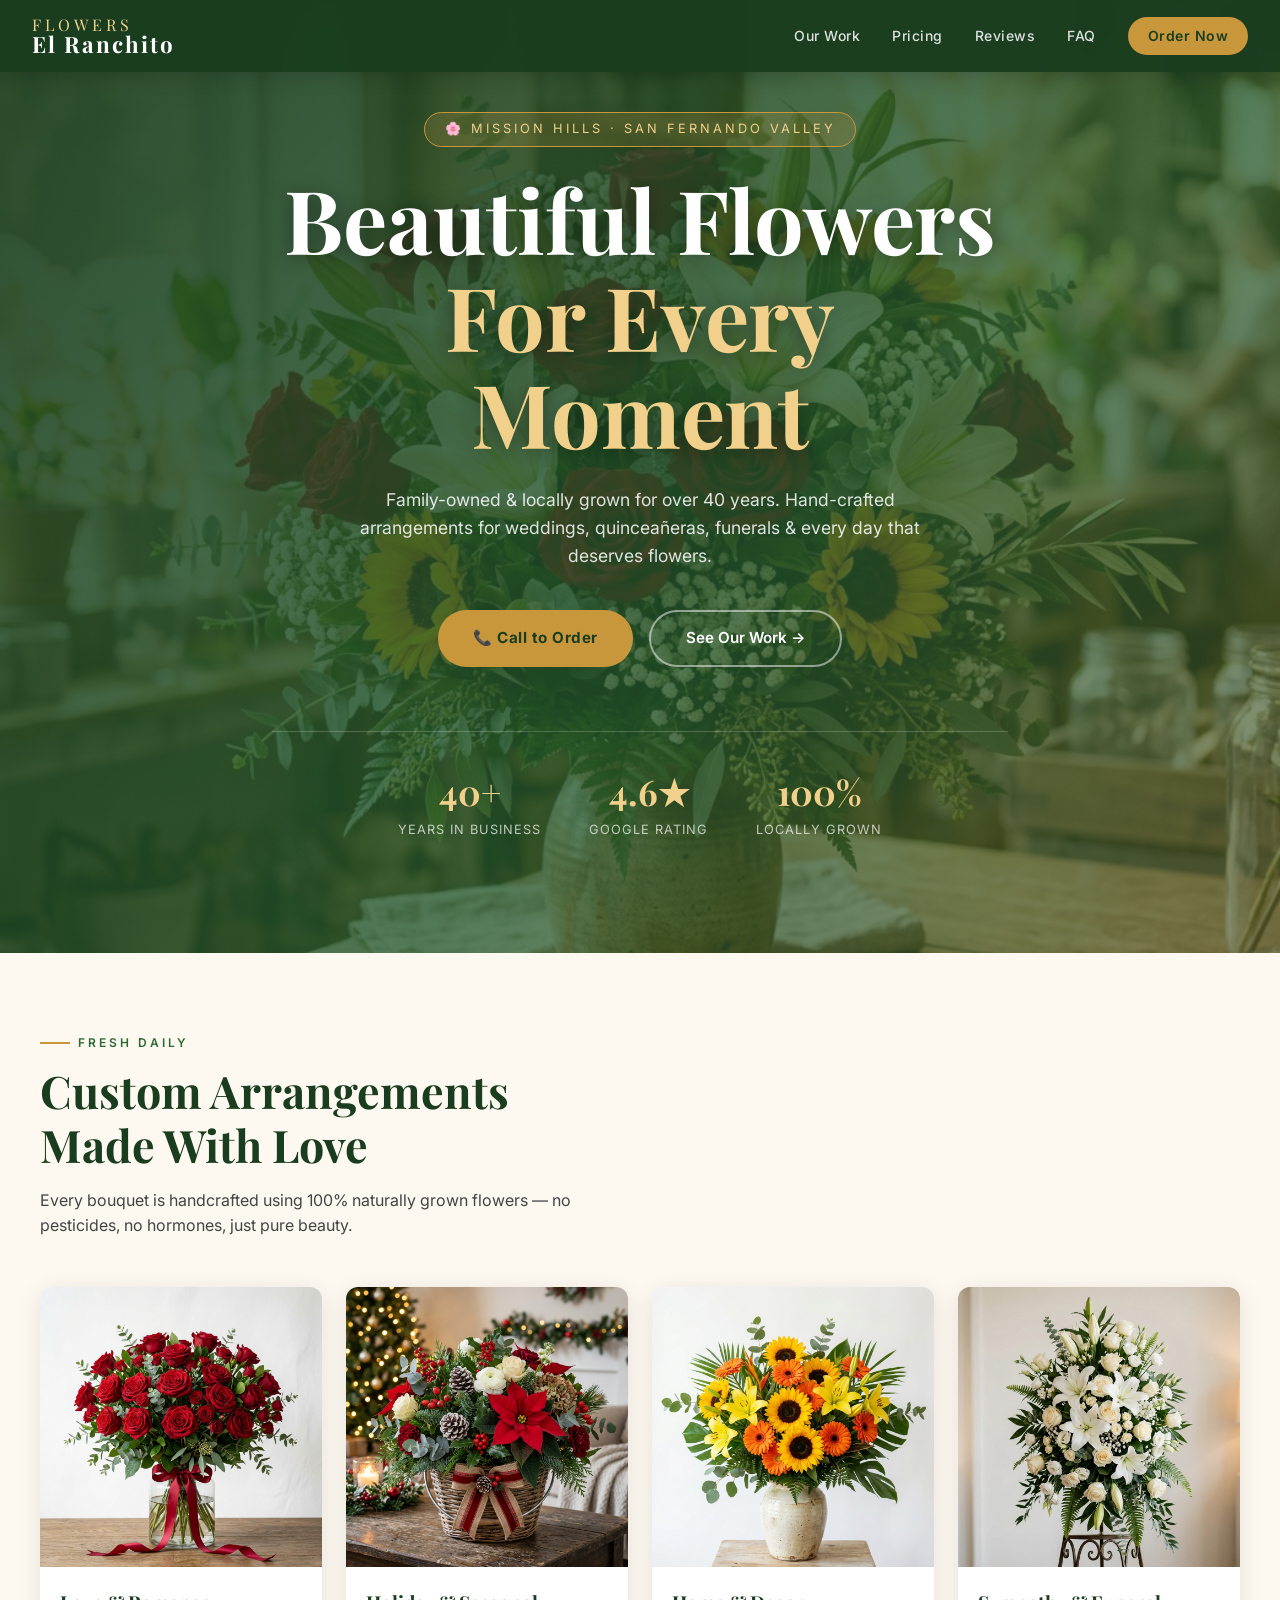
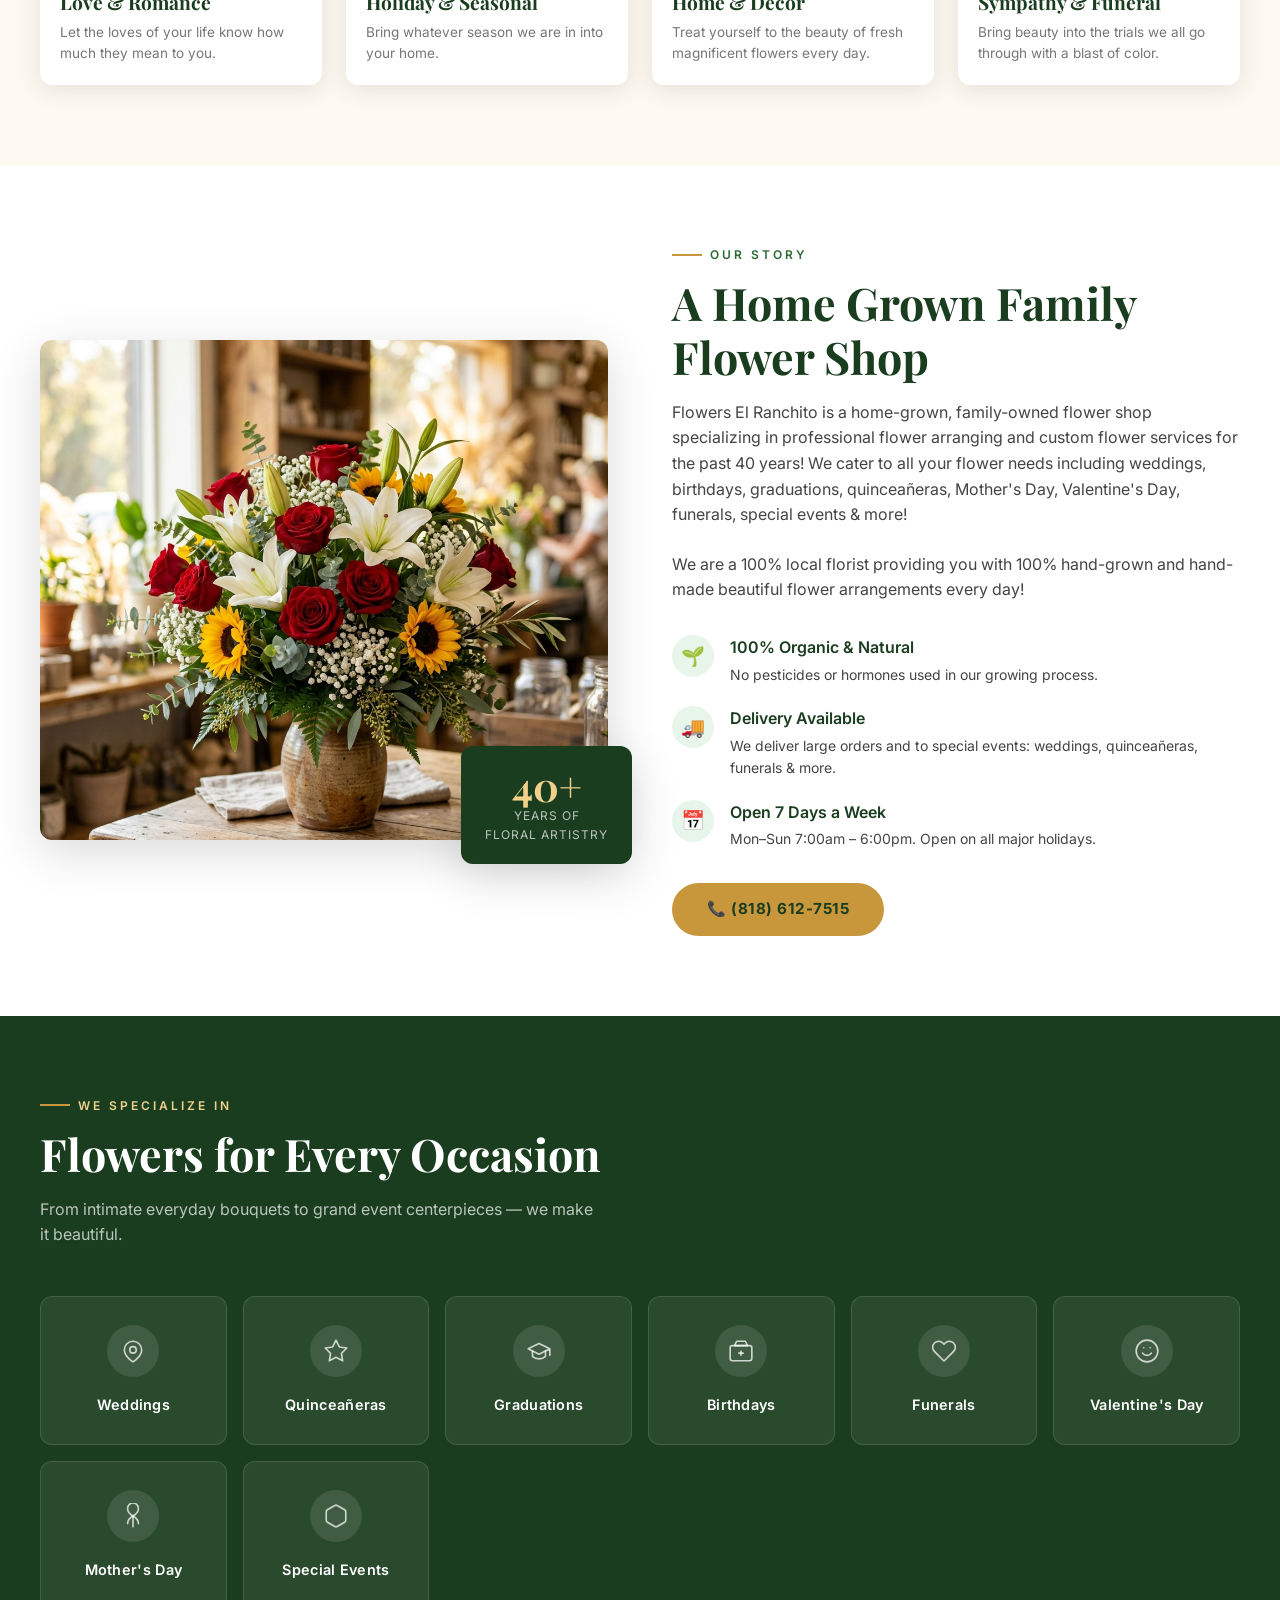
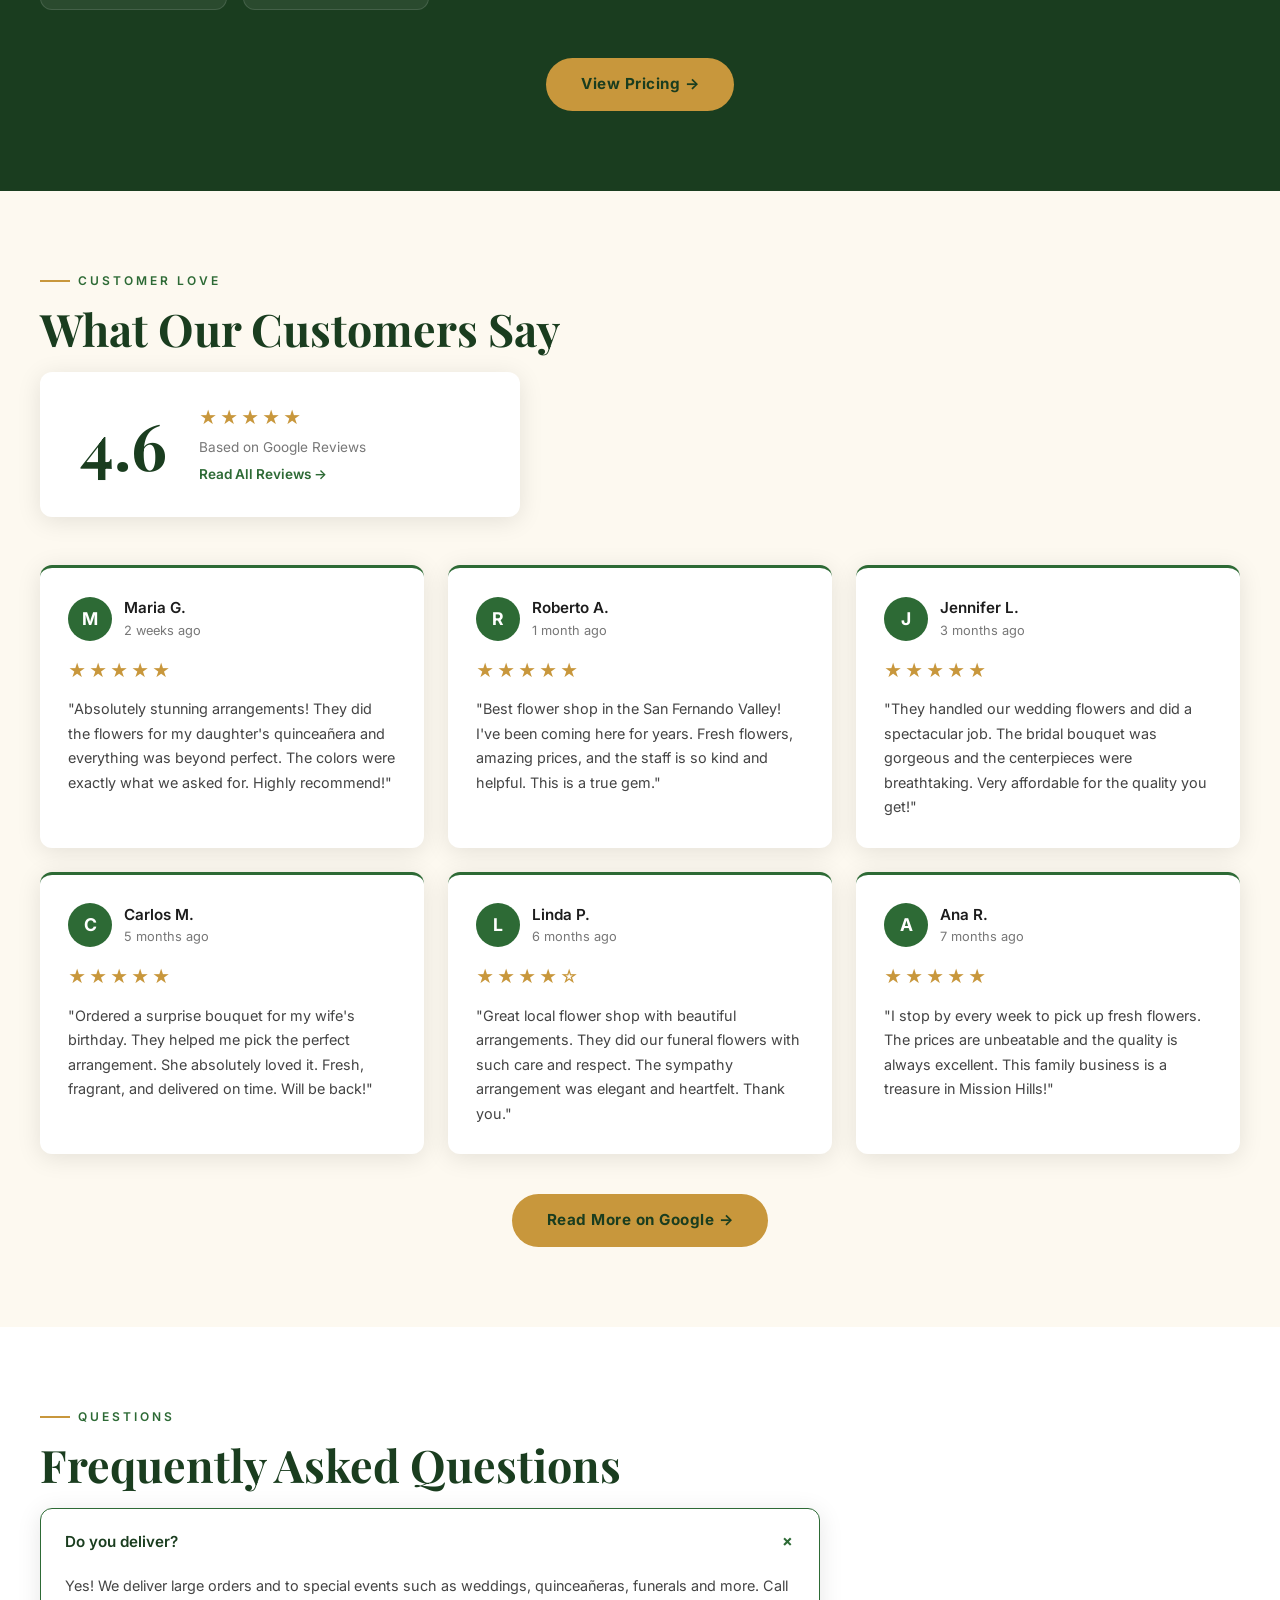
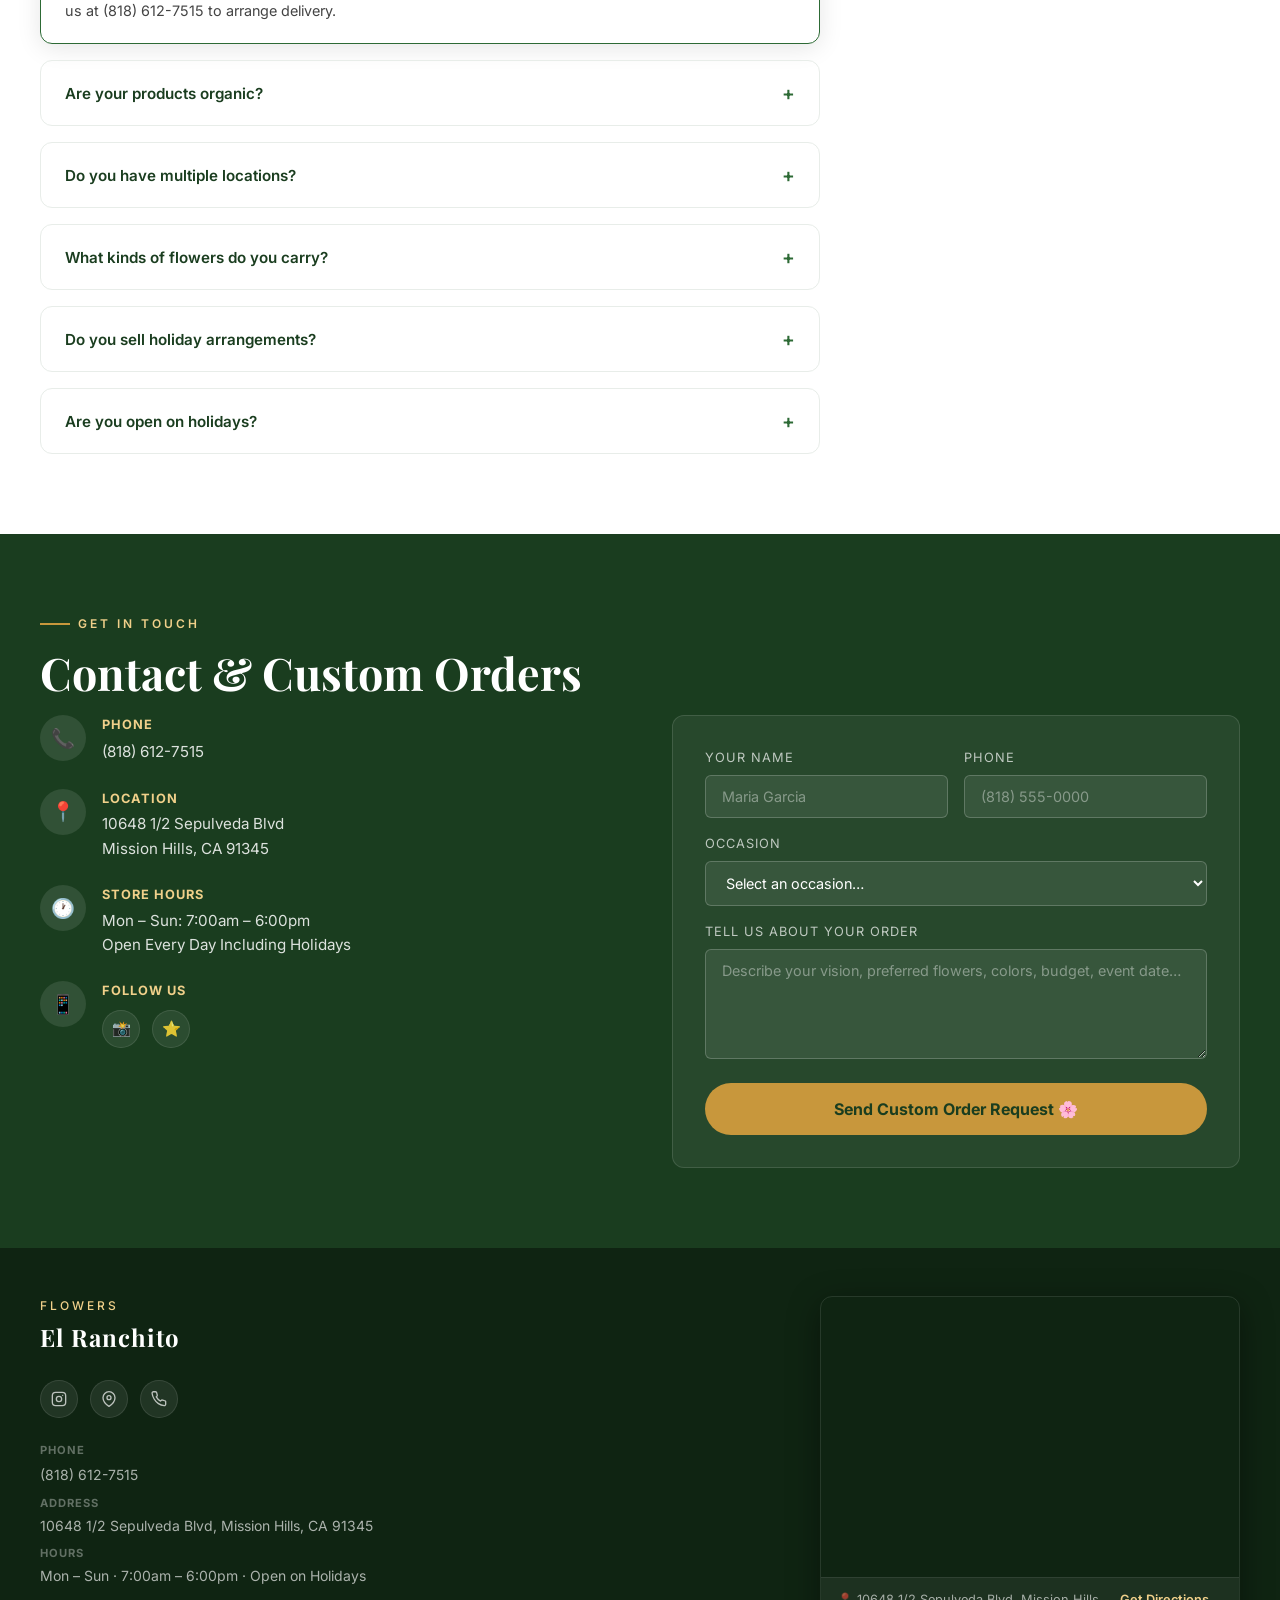
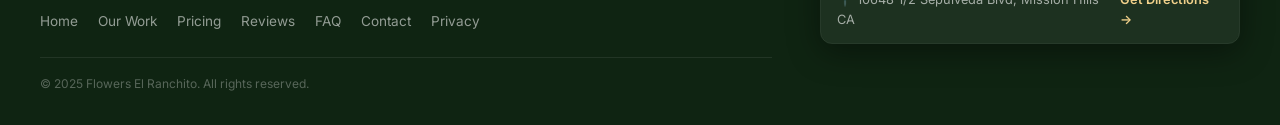
==== commit 9a589e3c: "polish: SVG icons for occasions + Google Map in footer across all pages - Replace emoji icons with c" ====
--- a/index.html
+++ b/index.html
@@ -153,14 +153,63 @@
     <h2 class="section-title">Flowers for Every Occasion</h2>
     <p class="section-sub">From intimate everyday bouquets to grand event centerpieces — we make it beautiful.</p>
     <div class="occ-grid">
-      <div class="occ-card"><div class="icon">💍</div><h3>Weddings</h3></div>
-      <div class="occ-card"><div class="icon">👑</div><h3>Quinceañeras</h3></div>
-      <div class="occ-card"><div class="icon">🎓</div><h3>Graduations</h3></div>
-      <div class="occ-card"><div class="icon">🎂</div><h3>Birthdays</h3></div>
-      <div class="occ-card"><div class="icon">🕊️</div><h3>Funerals</h3></div>
-      <div class="occ-card"><div class="icon">💝</div><h3>Valentine's Day</h3></div>
-      <div class="occ-card"><div class="icon">🌸</div><h3>Mother's Day</h3></div>
-      <div class="occ-card"><div class="icon">🎉</div><h3>Special Events</h3></div>
+
+      <div class="occ-card">
+        <div class="icon">
+          <svg xmlns="http://www.w3.org/2000/svg" viewBox="0 0 24 24" fill="none" stroke="currentColor" stroke-width="1.5" stroke-linecap="round" stroke-linejoin="round"><path d="M12 22s8-5 8-11a8 8 0 0 0-16 0c0 6 8 11 8 11z"/><circle cx="12" cy="11" r="3"/></svg>
+        </div>
+        <h3>Weddings</h3>
+      </div>
+
+      <div class="occ-card">
+        <div class="icon">
+          <svg xmlns="http://www.w3.org/2000/svg" viewBox="0 0 24 24" fill="none" stroke="currentColor" stroke-width="1.5" stroke-linecap="round" stroke-linejoin="round"><polygon points="12 2 15.09 8.26 22 9.27 17 14.14 18.18 21.02 12 17.77 5.82 21.02 7 14.14 2 9.27 8.91 8.26 12 2"/></svg>
+        </div>
+        <h3>Quinceañeras</h3>
+      </div>
+
+      <div class="occ-card">
+        <div class="icon">
+          <svg xmlns="http://www.w3.org/2000/svg" viewBox="0 0 24 24" fill="none" stroke="currentColor" stroke-width="1.5" stroke-linecap="round" stroke-linejoin="round"><path d="M22 10v6M2 10l10-5 10 5-10 5z"/><path d="M6 12v5c3 3 9 3 12 0v-5"/></svg>
+        </div>
+        <h3>Graduations</h3>
+      </div>
+
+      <div class="occ-card">
+        <div class="icon">
+          <svg xmlns="http://www.w3.org/2000/svg" viewBox="0 0 24 24" fill="none" stroke="currentColor" stroke-width="1.5" stroke-linecap="round" stroke-linejoin="round"><path d="M20 7H4a2 2 0 0 0-2 2v10a2 2 0 0 0 2 2h16a2 2 0 0 0 2-2V9a2 2 0 0 0-2-2z"/><path d="M16 3H8L6 7h12l-2-4z"/><line x1="12" y1="12" x2="12" y2="16"/><line x1="10" y1="14" x2="14" y2="14"/></svg>
+        </div>
+        <h3>Birthdays</h3>
+      </div>
+
+      <div class="occ-card">
+        <div class="icon">
+          <svg xmlns="http://www.w3.org/2000/svg" viewBox="0 0 24 24" fill="none" stroke="currentColor" stroke-width="1.5" stroke-linecap="round" stroke-linejoin="round"><path d="M20.84 4.61a5.5 5.5 0 0 0-7.78 0L12 5.67l-1.06-1.06a5.5 5.5 0 0 0-7.78 7.78l1.06 1.06L12 21.23l7.78-7.78 1.06-1.06a5.5 5.5 0 0 0 0-7.78z"/></svg>
+        </div>
+        <h3>Funerals</h3>
+      </div>
+
+      <div class="occ-card">
+        <div class="icon">
+          <svg xmlns="http://www.w3.org/2000/svg" viewBox="0 0 24 24" fill="none" stroke="currentColor" stroke-width="1.5" stroke-linecap="round" stroke-linejoin="round"><circle cx="12" cy="12" r="10"/><path d="M8 14s1.5 2 4 2 4-2 4-2"/><line x1="9" y1="9" x2="9.01" y2="9"/><line x1="15" y1="9" x2="15.01" y2="9"/></svg>
+        </div>
+        <h3>Valentine's Day</h3>
+      </div>
+
+      <div class="occ-card">
+        <div class="icon">
+          <svg xmlns="http://www.w3.org/2000/svg" viewBox="0 0 24 24" fill="none" stroke="currentColor" stroke-width="1.5" stroke-linecap="round" stroke-linejoin="round"><path d="M12 22V12"/><path d="M12 12C12 12 7 9 7 5a5 5 0 0 1 10 0c0 4-5 7-5 7z"/><path d="M12 12c0 0-5 3-5 7"/><path d="M12 12c0 0 5 3 5 7"/></svg>
+        </div>
+        <h3>Mother's Day</h3>
+      </div>
+
+      <div class="occ-card">
+        <div class="icon">
+          <svg xmlns="http://www.w3.org/2000/svg" viewBox="0 0 24 24" fill="none" stroke="currentColor" stroke-width="1.5" stroke-linecap="round" stroke-linejoin="round"><path d="M21 16V8a2 2 0 0 0-1-1.73l-7-4a2 2 0 0 0-2 0l-7 4A2 2 0 0 0 3 8v8a2 2 0 0 0 1 1.73l7 4a2 2 0 0 0 2 0l7-4A2 2 0 0 0 21 16z"/></svg>
+        </div>
+        <h3>Special Events</h3>
+      </div>
+
     </div>
     <div style="text-align:center;margin-top:3rem;">
       <a href="pricing.html" class="btn-primary">View Pricing →</a>
@@ -347,23 +396,62 @@
 
 <!-- FOOTER -->
 <footer>
-  <div class="footer-brand">Flowers El Ranchito</div>
-  <div class="social-row">
-    <a href="https://www.instagram.com/flowerselranchito/" target="_blank" rel="noopener" class="social-btn" aria-label="Instagram">📸</a>
-    <a href="https://g.page/r/CYGmpNmzfyX0EBA" target="_blank" rel="noopener" class="social-btn" aria-label="Google">⭐</a>
-    <a href="tel:+18186127515" class="social-btn" aria-label="Call">📞</a>
-  </div>
-  <div class="footer-links">
-    <a href="index.html">Home</a>
-    <a href="our-work.html">Our Work</a>
-    <a href="pricing.html">Pricing</a>
-    <a href="#reviews">Reviews</a>
-    <a href="#faq">FAQ</a>
-    <a href="#contact">Contact</a>
-    <a href="privacy.html">Privacy Policy</a>
-  </div>
-  <p class="copy">10648 1/2 Sepulveda Blvd, Mission Hills CA 91345 · (818) 612-7515 · Open 7 Days 7am–6pm</p>
-  <p class="copy">© 2025 Flowers El Ranchito. All rights reserved.</p>
+  <div class="footer-inner">
+    <div class="footer-left">
+      <div class="footer-brand">
+        <span>Flowers</span>
+        El Ranchito
+      </div>
+      <div class="social-row">
+        <a href="https://www.instagram.com/flowerselranchito/" target="_blank" rel="noopener" class="social-btn" aria-label="Instagram">
+          <svg width="16" height="16" viewBox="0 0 24 24" fill="none" stroke="currentColor" stroke-width="2" stroke-linecap="round" stroke-linejoin="round"><rect x="2" y="2" width="20" height="20" rx="5" ry="5"/><circle cx="12" cy="12" r="4"/><circle cx="17.5" cy="6.5" r="1" fill="currentColor" stroke="none"/></svg>
+        </a>
+        <a href="https://g.page/r/CYGmpNmzfyX0EBA" target="_blank" rel="noopener" class="social-btn" aria-label="Google Business">
+          <svg width="16" height="16" viewBox="0 0 24 24" fill="none" stroke="currentColor" stroke-width="2" stroke-linecap="round" stroke-linejoin="round"><path d="M21 10c0 7-9 13-9 13s-9-6-9-13a9 9 0 0 1 18 0z"/><circle cx="12" cy="10" r="3"/></svg>
+        </a>
+        <a href="tel:+18186127515" class="social-btn" aria-label="Call us">
+          <svg width="16" height="16" viewBox="0 0 24 24" fill="none" stroke="currentColor" stroke-width="2" stroke-linecap="round" stroke-linejoin="round"><path d="M22 16.92v3a2 2 0 0 1-2.18 2 19.79 19.79 0 0 1-8.63-3.07A19.5 19.5 0 0 1 4.69 12a19.79 19.79 0 0 1-3.07-8.67A2 2 0 0 1 3.6 1.18h3a2 2 0 0 1 2 1.72c.127.96.361 1.903.7 2.81a2 2 0 0 1-.45 2.11L7.91 8.74a16 16 0 0 0 6.35 6.35l.96-.96a2 2 0 0 1 2.11-.45c.907.339 1.85.573 2.81.7A2 2 0 0 1 22 16.92z"/></svg>
+        </a>
+      </div>
+      <div class="footer-contact">
+        <div>
+          <strong>Phone</strong>
+          <a href="tel:+18186127515">(818) 612-7515</a>
+        </div>
+        <div>
+          <strong>Address</strong>
+          <p>10648 1/2 Sepulveda Blvd, Mission Hills, CA 91345</p>
+        </div>
+        <div>
+          <strong>Hours</strong>
+          <p>Mon – Sun · 7:00am – 6:00pm · Open on Holidays</p>
+        </div>
+      </div>
+      <div class="footer-links">
+        <a href="index.html">Home</a>
+        <a href="our-work.html">Our Work</a>
+        <a href="pricing.html">Pricing</a>
+        <a href="index.html#reviews">Reviews</a>
+        <a href="index.html#faq">FAQ</a>
+        <a href="index.html#contact">Contact</a>
+        <a href="privacy.html">Privacy</a>
+      </div>
+      <p class="copy">© 2025 Flowers El Ranchito. All rights reserved.</p>
+    </div>
+    <div class="footer-map">
+      <iframe
+        title="Flowers El Ranchito location map"
+        src="https://maps.google.com/maps?q=Flowers+El+Ranchito+Mission+Hills+CA&output=embed&z=16"
+        loading="lazy"
+        referrerpolicy="no-referrer-when-downgrade"
+        allowfullscreen>
+      </iframe>
+      <div class="map-label">
+        <span>📍 10648 1/2 Sepulveda Blvd, Mission Hills CA</span>
+        <a href="https://maps.google.com/?q=10648+Sepulveda+Blvd,+Mission+Hills,+CA+91345" target="_blank" rel="noopener">Get Directions →</a>
+      </div>
+    </div>
+  </div>
 </footer>
 
 <script src="assets/js/main.js"></script>
--- a/assets/css/style.css
+++ b/assets/css/style.css
@@ -217,8 +217,22 @@
   text-align: center; transition: var(--transition); cursor: pointer;
 }
 .occ-card:hover { background: rgba(255,255,255,0.14); transform: translateY(-4px); border-color: var(--gold); }
-.occ-card .icon { font-size: 2rem; margin-bottom: 0.75rem; }
-.occ-card h3 { color: white; font-size: 0.95rem; font-weight: 600; }
+.occ-card .icon {
+  width: 52px; height: 52px;
+  background: rgba(255,255,255,0.1);
+  border-radius: 50%;
+  display: flex; align-items: center; justify-content: center;
+  margin: 0 auto 1rem;
+  transition: var(--transition);
+}
+.occ-card .icon svg {
+  width: 26px; height: 26px;
+  stroke: rgba(255,255,255,0.75);
+  transition: var(--transition);
+}
+.occ-card:hover .icon { background: rgba(200,151,60,0.2); }
+.occ-card:hover .icon svg { stroke: var(--gold-light); }
+.occ-card h3 { color: white; font-size: 0.9rem; font-weight: 600; letter-spacing: 0.3px; }
 
 /* ===== REVIEWS ===== */
 .reviews { background: var(--cream); }
@@ -325,23 +339,63 @@
 
 /* ===== FOOTER ===== */
 footer {
-  background: #0f2412; padding: 2rem;
-  display: flex; flex-direction: column; align-items: center;
-  gap: 1rem; text-align: center;
-}
-footer .footer-brand { font-family: 'Playfair Display', serif; color: white; font-size: 1.1rem; }
-.footer-links { display: flex; gap: 1.5rem; flex-wrap: wrap; justify-content: center; }
+  background: #0f2412;
+  padding: 3rem 2rem 2rem;
+}
+
+.footer-inner {
+  max-width: 1200px; margin: 0 auto;
+  display: grid; grid-template-columns: 1fr 420px;
+  gap: 3rem; align-items: start;
+}
+
+.footer-left { display: flex; flex-direction: column; gap: 1.5rem; }
+
+footer .footer-brand {
+  font-family: 'Playfair Display', serif; color: white;
+  font-size: 1.5rem; font-weight: 700; letter-spacing: 1px;
+}
+footer .footer-brand span { display: block; font-size: 0.75rem; color: var(--gold-light); letter-spacing: 3px; text-transform: uppercase; font-family: 'Inter', sans-serif; font-weight: 500; margin-bottom: 0.2rem; }
+
+.footer-links { display: flex; gap: 1.25rem; flex-wrap: wrap; }
 .footer-links a { color: rgba(255,255,255,0.55); font-size: 0.85rem; transition: var(--transition); }
 .footer-links a:hover { color: var(--gold-light); }
-footer .copy { color: rgba(255,255,255,0.35); font-size: 0.78rem; }
-.social-row { display: flex; gap: 1rem; }
+
+.footer-contact { display: flex; flex-direction: column; gap: 0.5rem; }
+.footer-contact a, .footer-contact p { color: rgba(255,255,255,0.65); font-size: 0.875rem; transition: var(--transition); }
+.footer-contact a:hover { color: var(--gold-light); }
+.footer-contact strong { color: rgba(255,255,255,0.35); font-size: 0.7rem; text-transform: uppercase; letter-spacing: 1px; display: block; margin-bottom: 0.1rem; }
+
+footer .copy { color: rgba(255,255,255,0.3); font-size: 0.75rem; border-top: 1px solid rgba(255,255,255,0.08); padding-top: 1rem; }
+
+.social-row { display: flex; gap: 0.75rem; }
 .social-btn {
   width: 38px; height: 38px; border-radius: 50%;
-  background: rgba(255,255,255,0.1); color: white;
+  background: rgba(255,255,255,0.08); color: rgba(255,255,255,0.7);
   display: flex; align-items: center; justify-content: center;
-  font-size: 1rem; transition: var(--transition);
-}
-.social-btn:hover { background: var(--gold); color: var(--green-dark); }
+  font-size: 1rem; transition: var(--transition); border: 1px solid rgba(255,255,255,0.1);
+}
+.social-btn:hover { background: var(--gold); color: var(--green-dark); border-color: var(--gold); transform: translateY(-2px); }
+
+.footer-map {
+  border-radius: var(--radius); overflow: hidden;
+  box-shadow: 0 8px 32px rgba(0,0,0,0.4);
+  border: 1px solid rgba(255,255,255,0.1);
+}
+.footer-map iframe { width: 100%; height: 280px; display: block; border: none; filter: grayscale(20%) contrast(1.05); }
+.footer-map .map-label {
+  background: rgba(255,255,255,0.06); padding: 0.75rem 1rem;
+  display: flex; align-items: center; justify-content: space-between;
+  border-top: 1px solid rgba(255,255,255,0.08);
+}
+.footer-map .map-label span { color: rgba(255,255,255,0.6); font-size: 0.8rem; }
+.footer-map .map-label a { color: var(--gold-light); font-size: 0.8rem; font-weight: 600; transition: var(--transition); }
+.footer-map .map-label a:hover { color: var(--gold); }
+
+@media(max-width: 860px) {
+  .footer-inner { grid-template-columns: 1fr; }
+  .footer-map iframe { height: 220px; }
+}
 
 /* ===== GALLERY PAGE ===== */
 .page-hero {
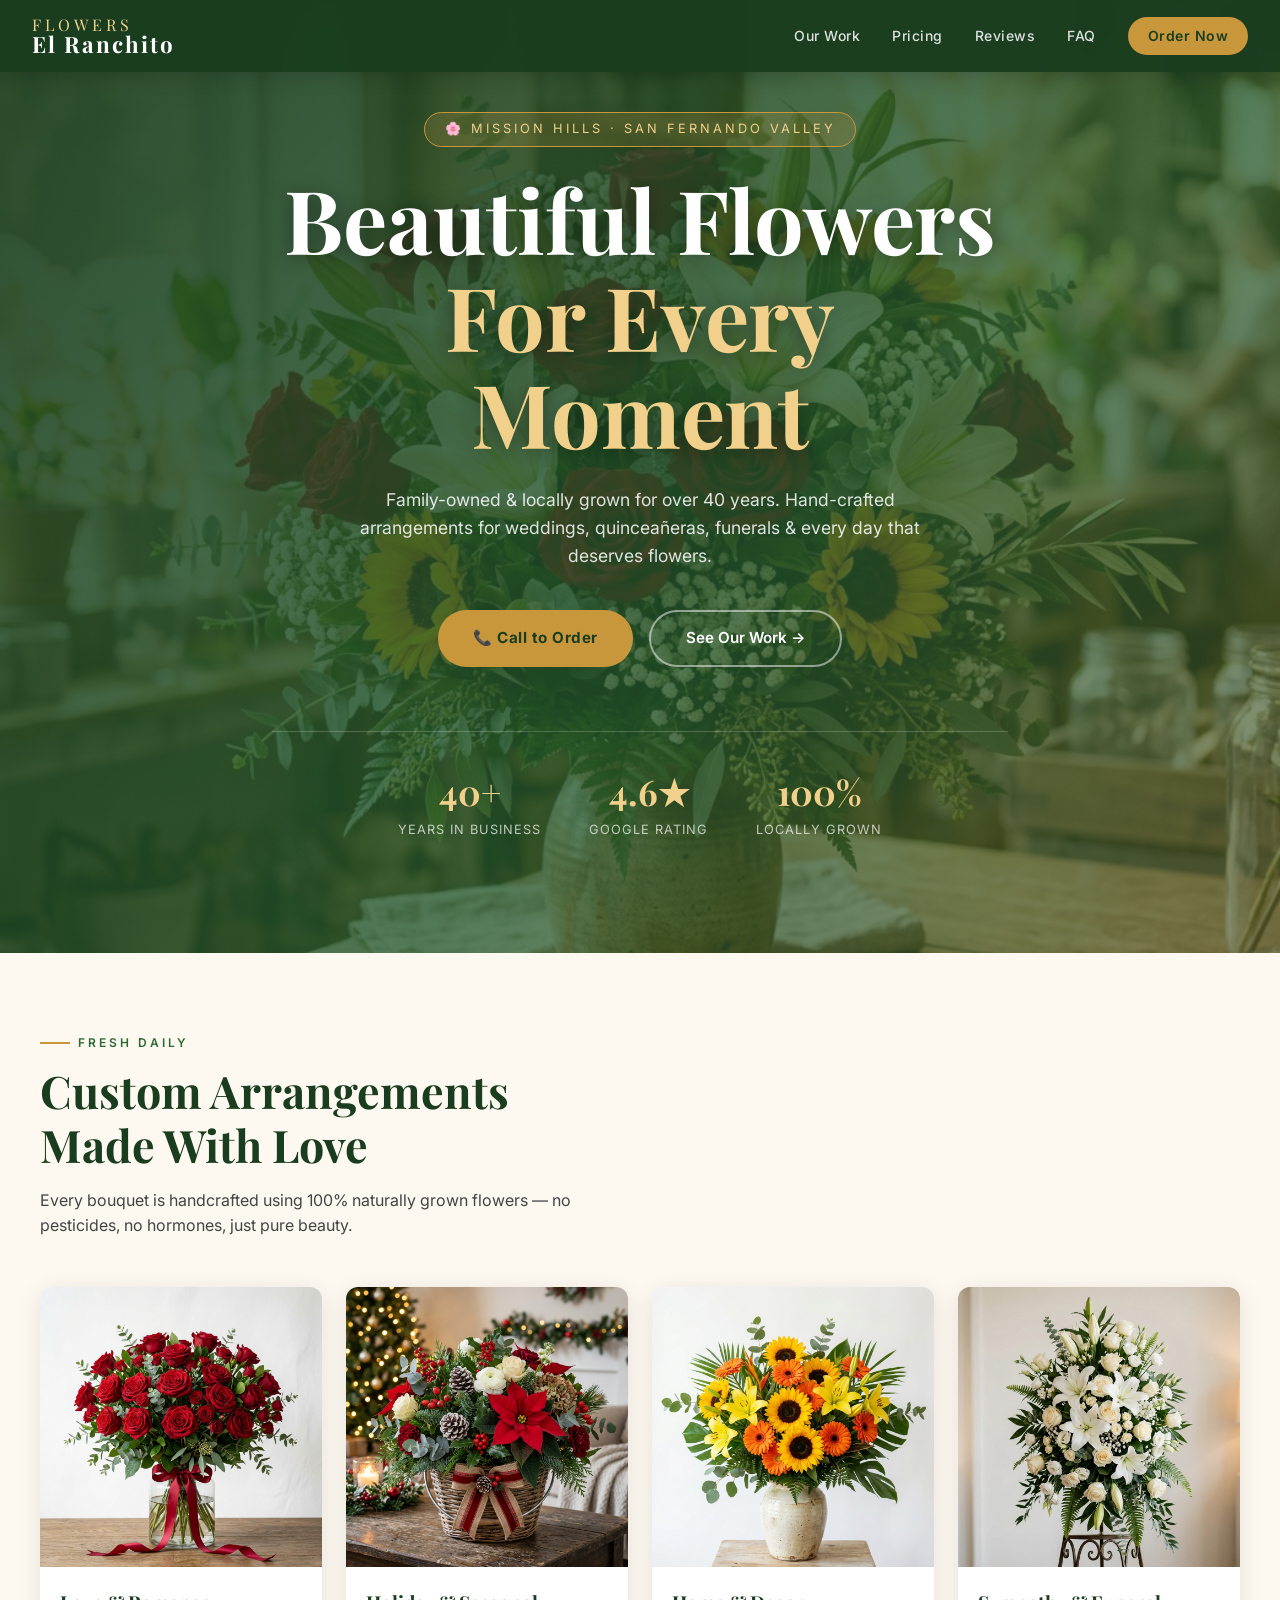
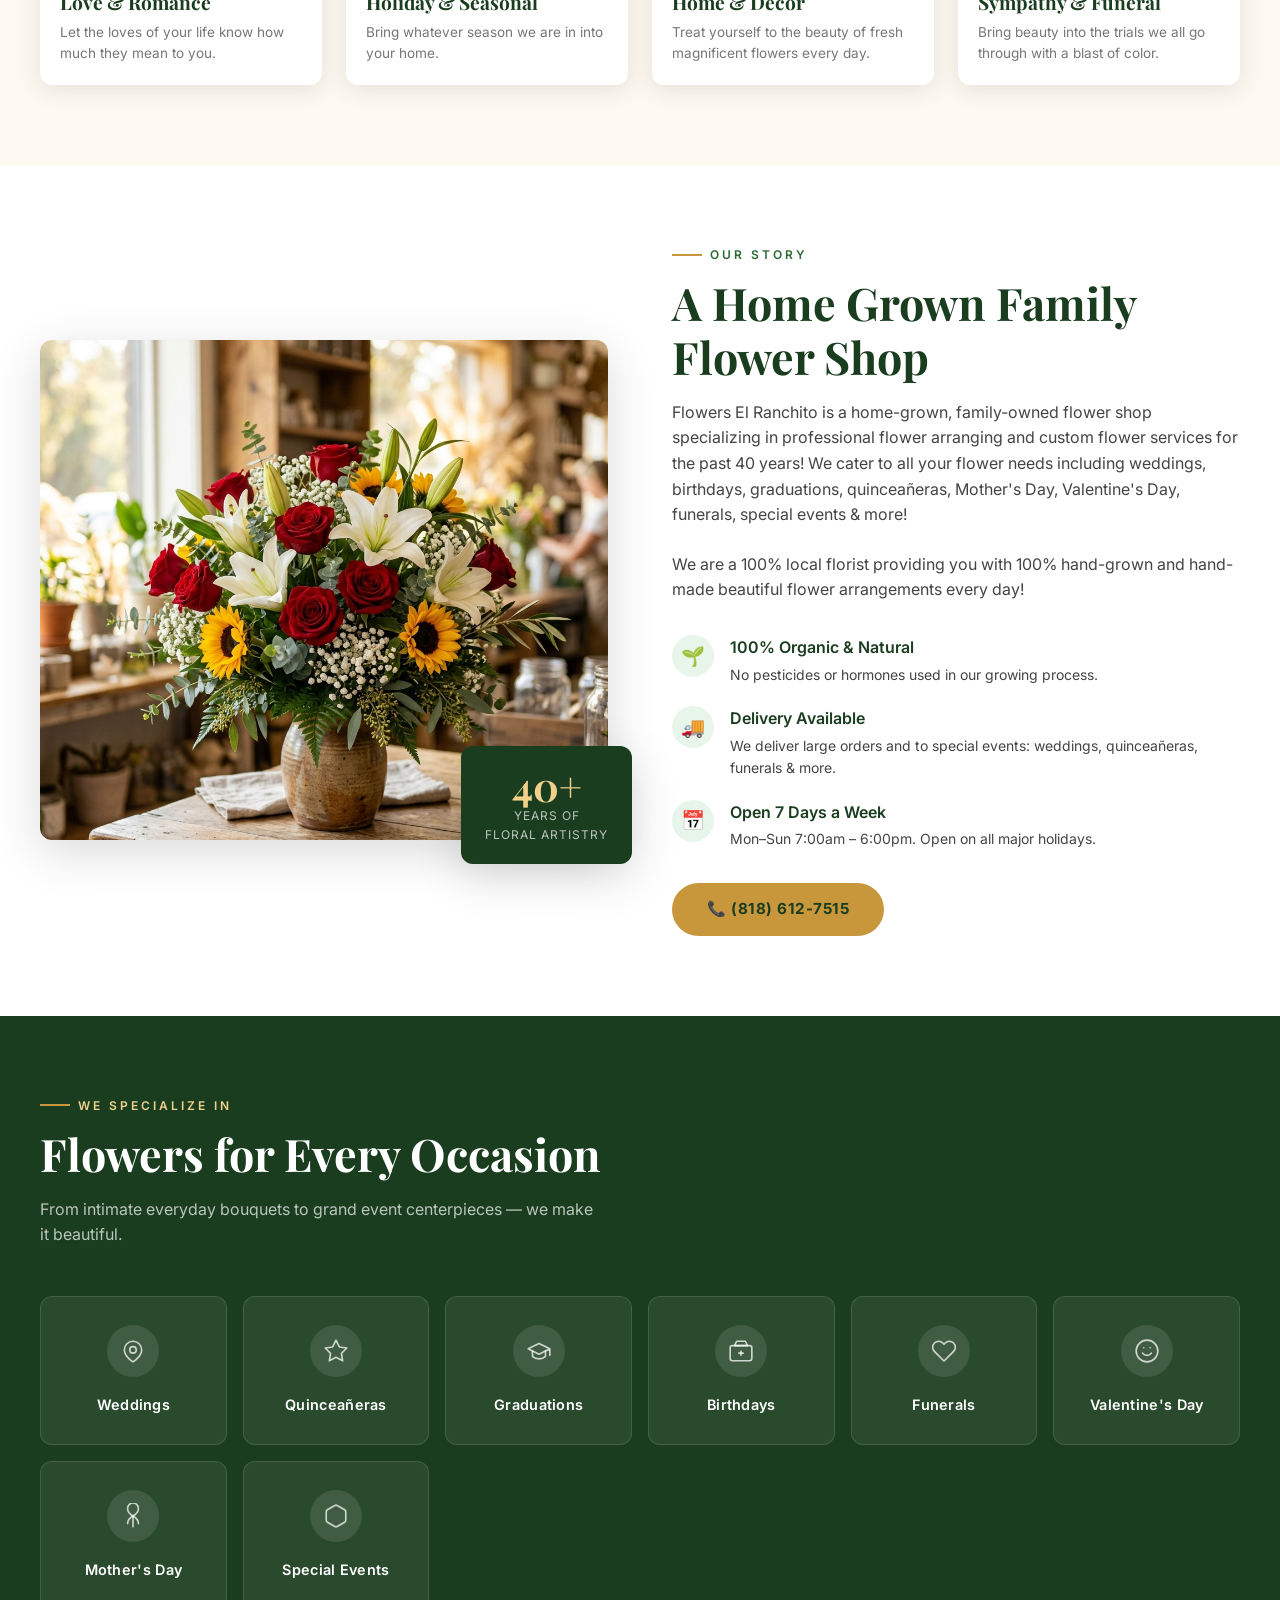
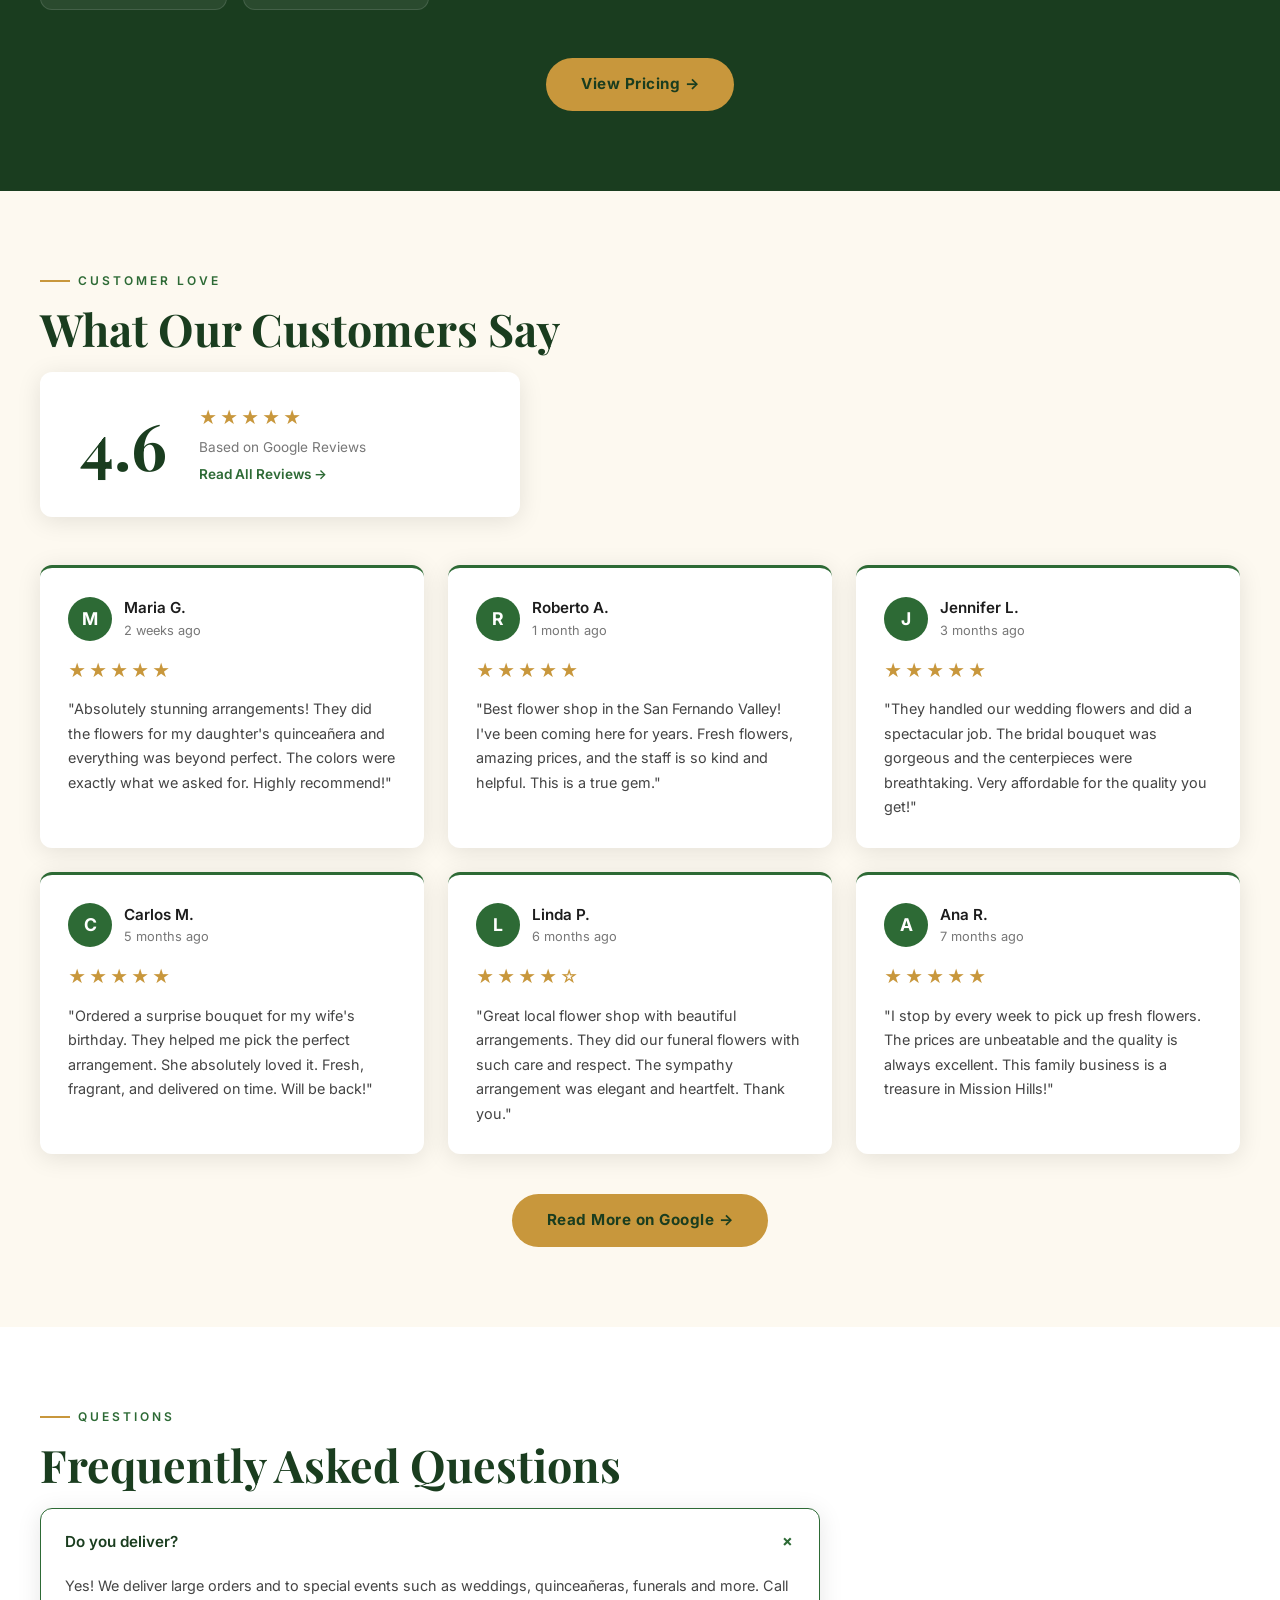
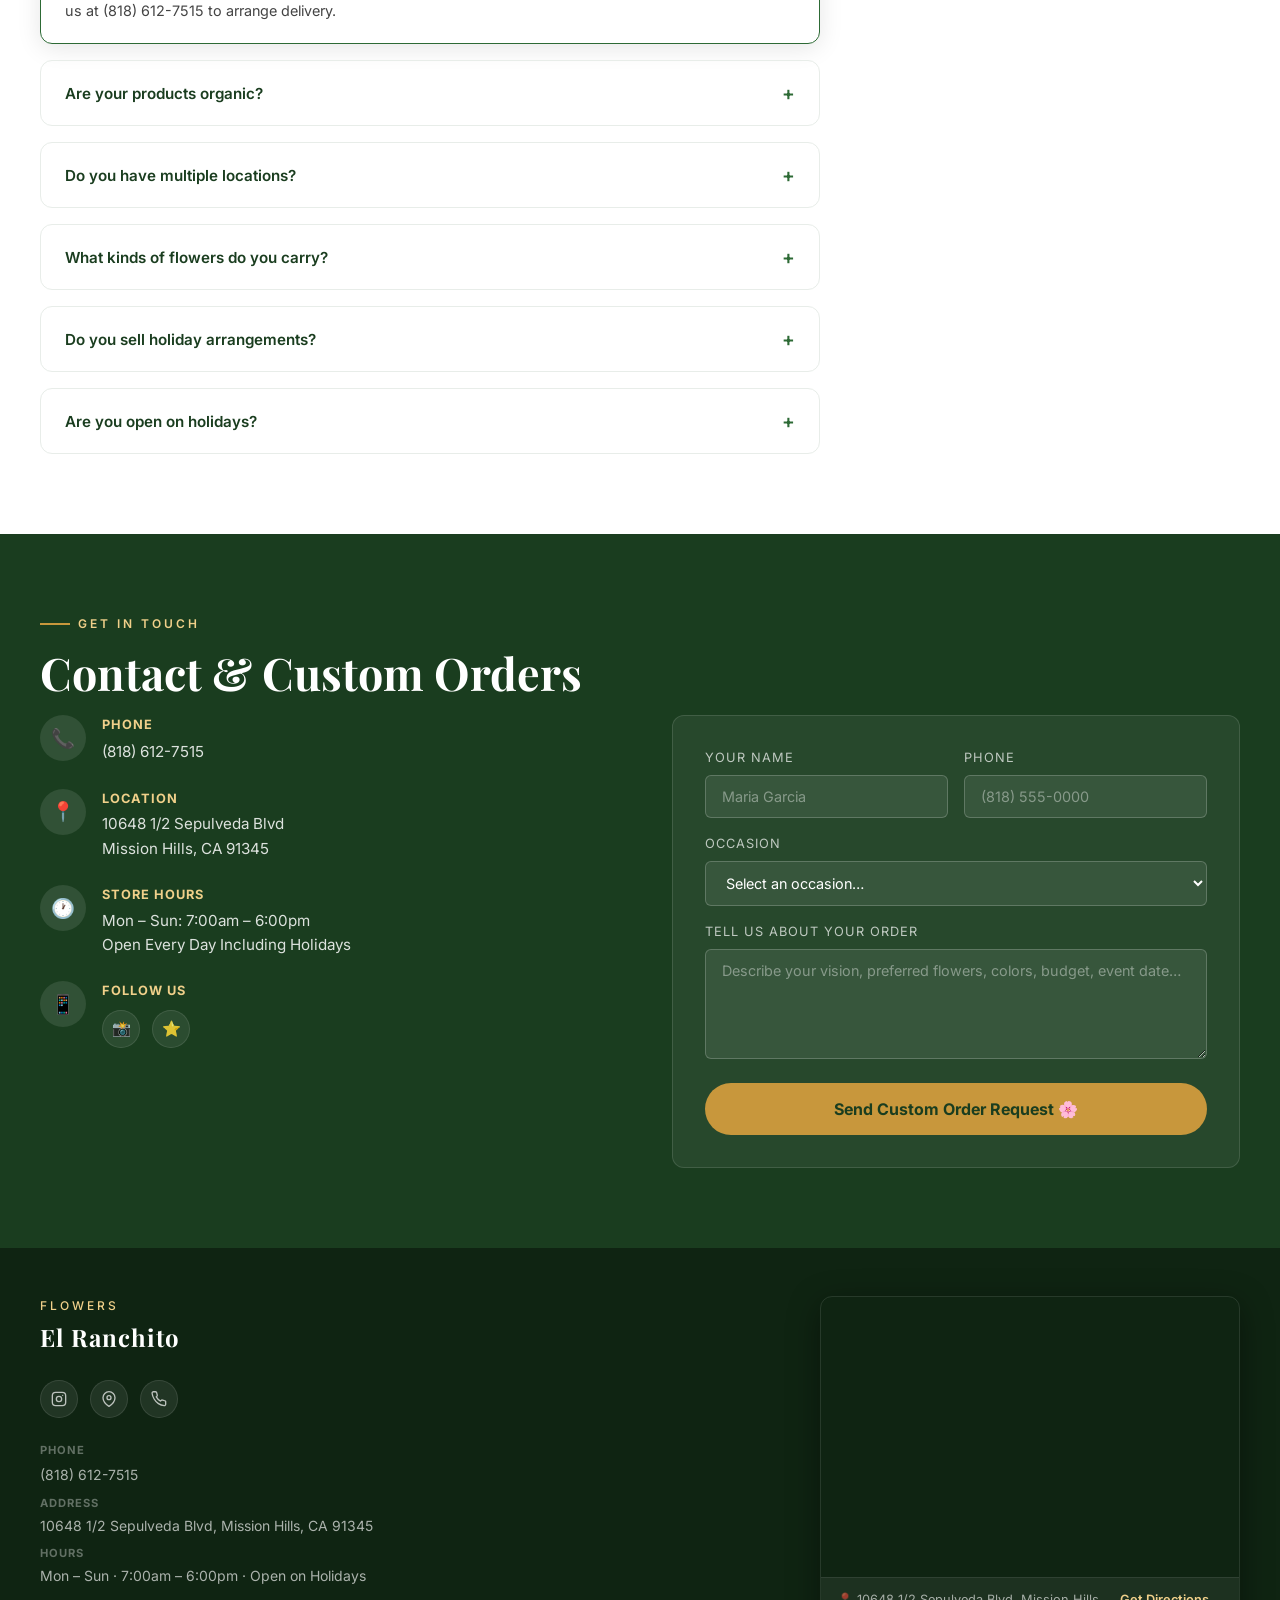
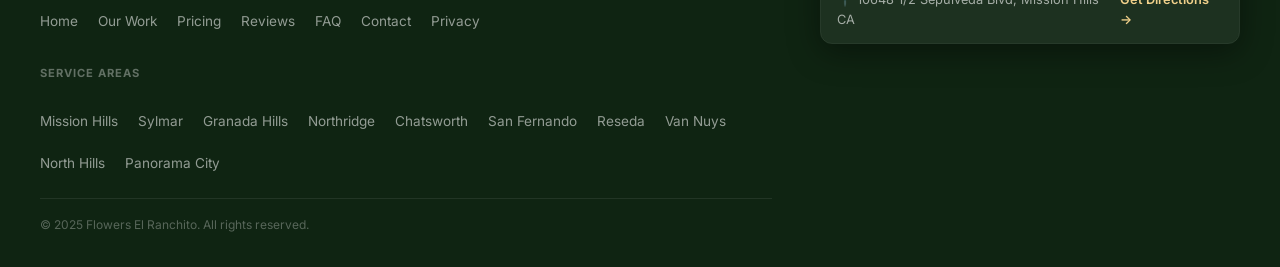
==== commit 1b368244: "seo: 10 location pages + service areas in footer - Generated locations/ for: Mission Hills, Sylmar, " ====
--- a/index.html
+++ b/index.html
@@ -436,6 +436,19 @@
         <a href="index.html#contact">Contact</a>
         <a href="privacy.html">Privacy</a>
       </div>
+      <div class="footer-links" style="margin-top:0.5rem;">
+        <strong style="color:rgba(255,255,255,0.35);font-size:0.7rem;text-transform:uppercase;letter-spacing:1px;width:100%;display:block;margin-bottom:0.5rem;">Service Areas</strong>
+        <a href="locations/mission-hills.html">Mission Hills</a>
+        <a href="locations/sylmar.html">Sylmar</a>
+        <a href="locations/granada-hills.html">Granada Hills</a>
+        <a href="locations/northridge.html">Northridge</a>
+        <a href="locations/chatsworth.html">Chatsworth</a>
+        <a href="locations/san-fernando.html">San Fernando</a>
+        <a href="locations/reseda.html">Reseda</a>
+        <a href="locations/van-nuys.html">Van Nuys</a>
+        <a href="locations/north-hills.html">North Hills</a>
+        <a href="locations/panorama-city.html">Panorama City</a>
+      </div>
       <p class="copy">© 2025 Flowers El Ranchito. All rights reserved.</p>
     </div>
     <div class="footer-map">
